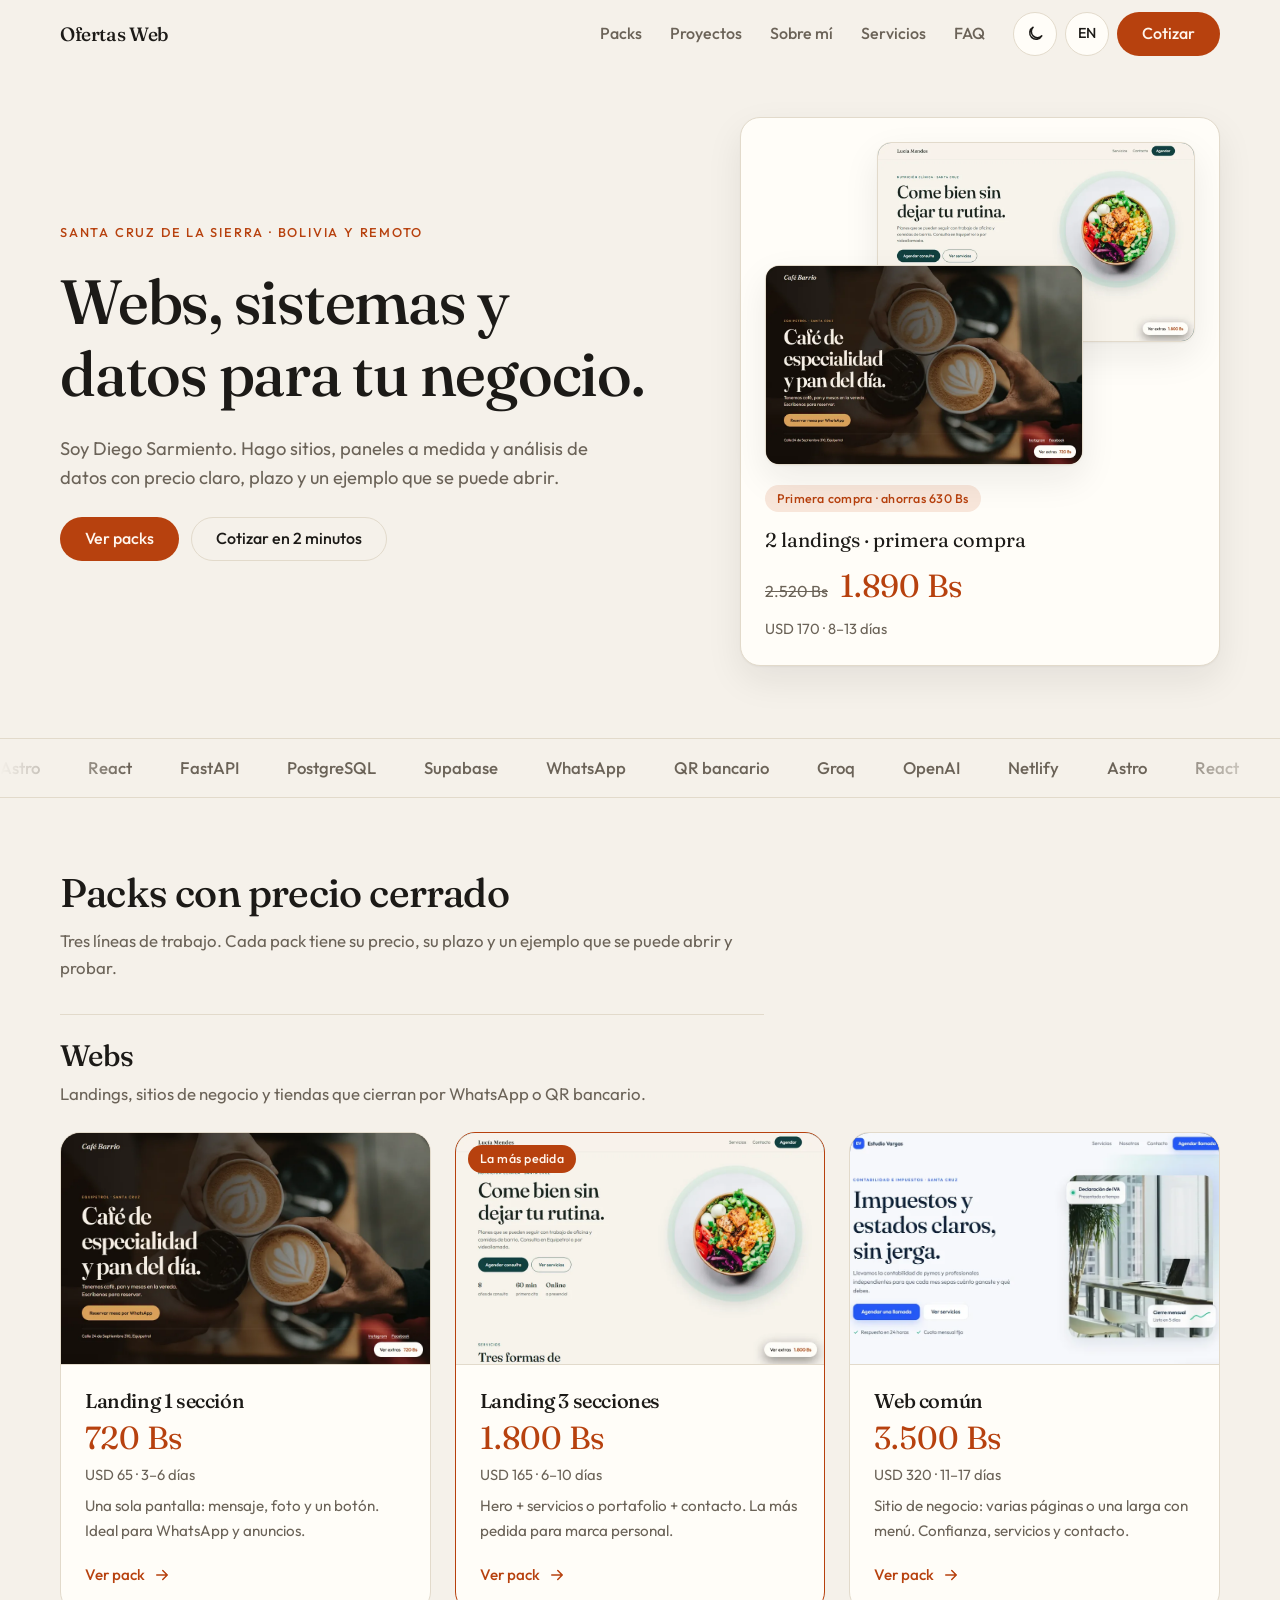
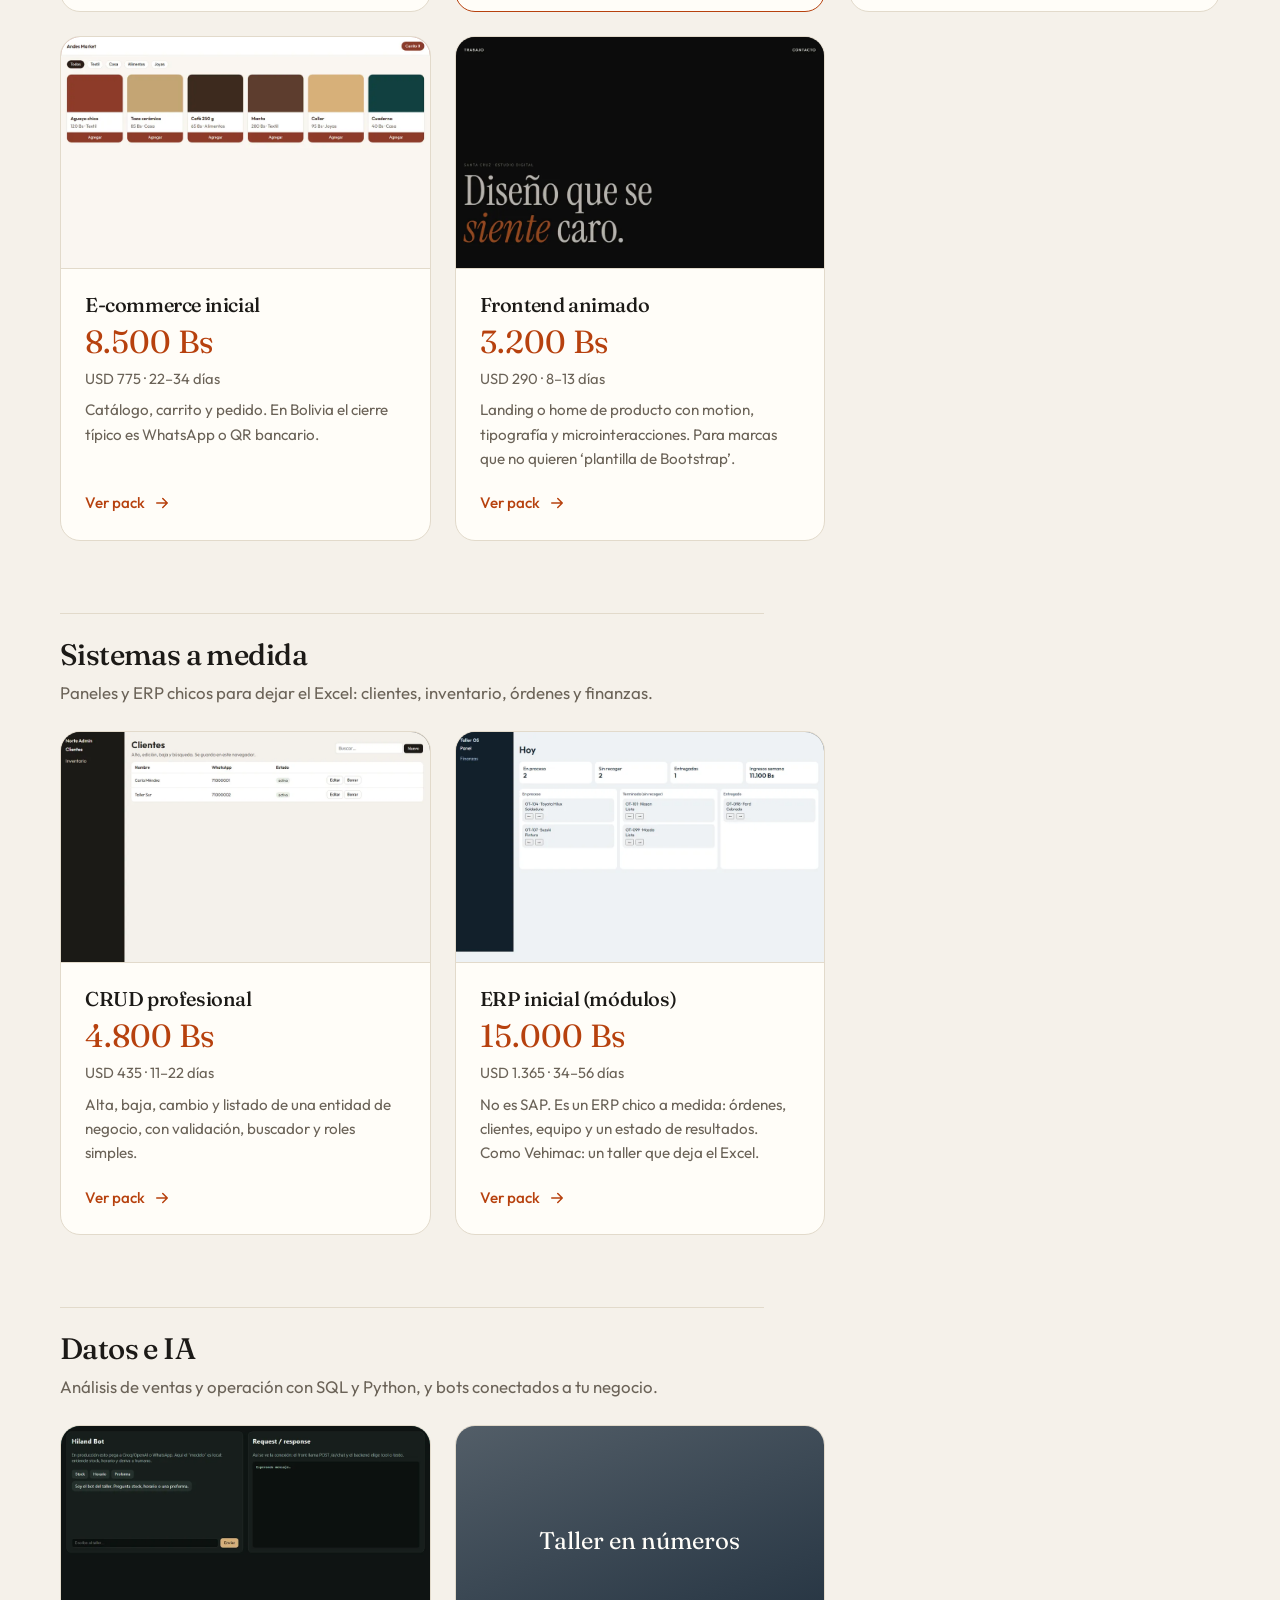
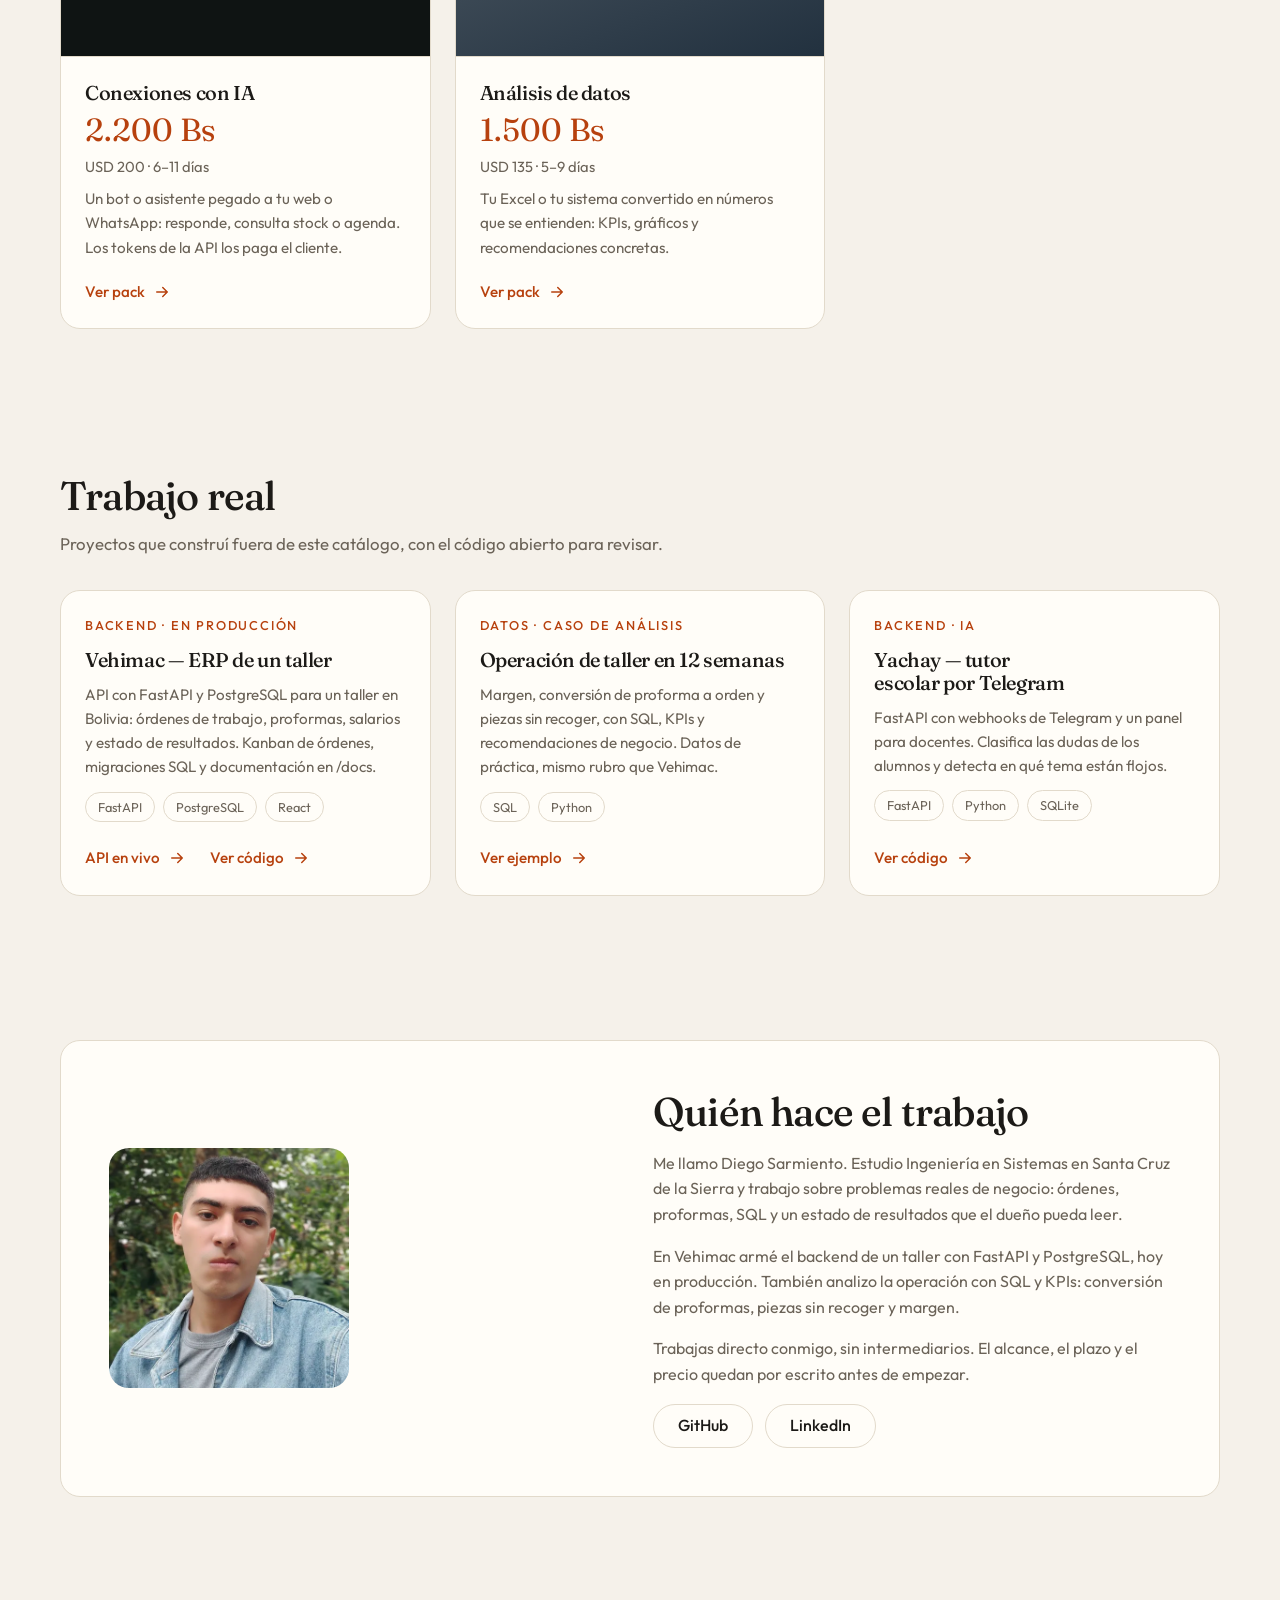
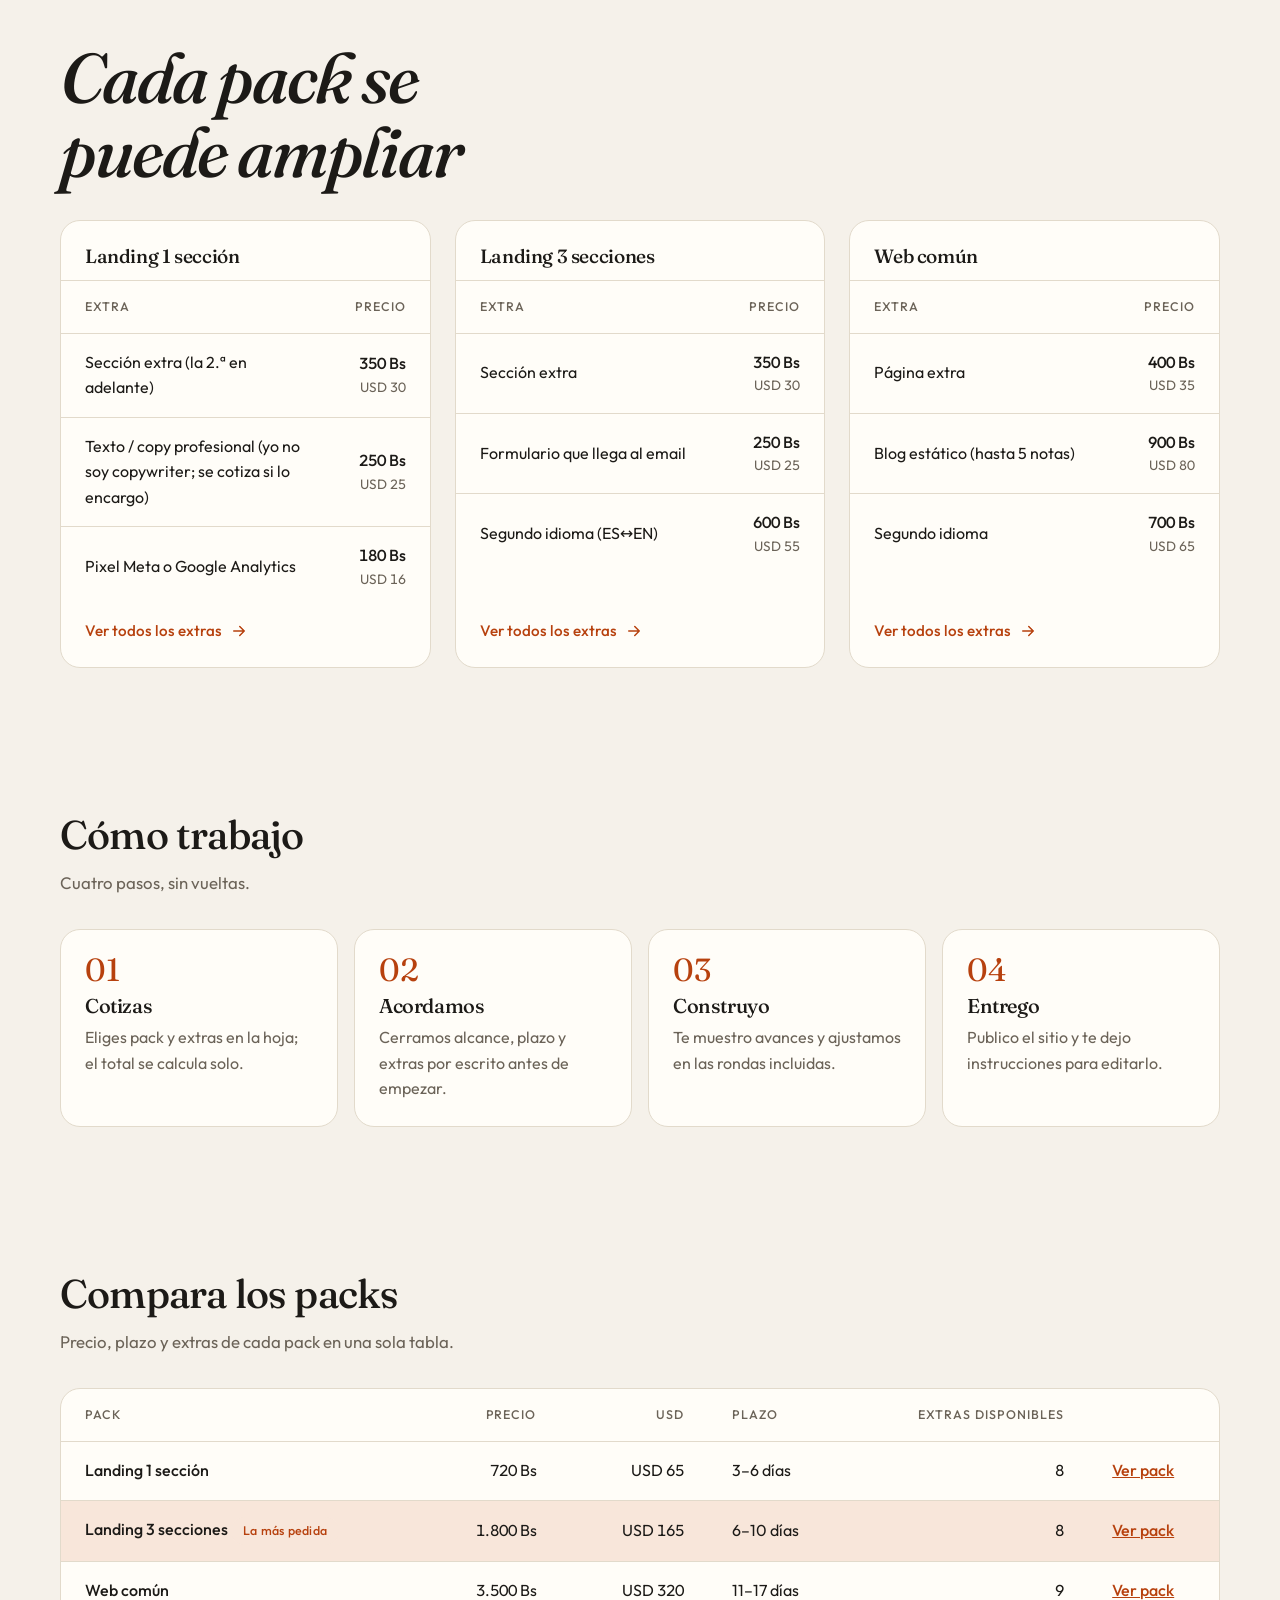
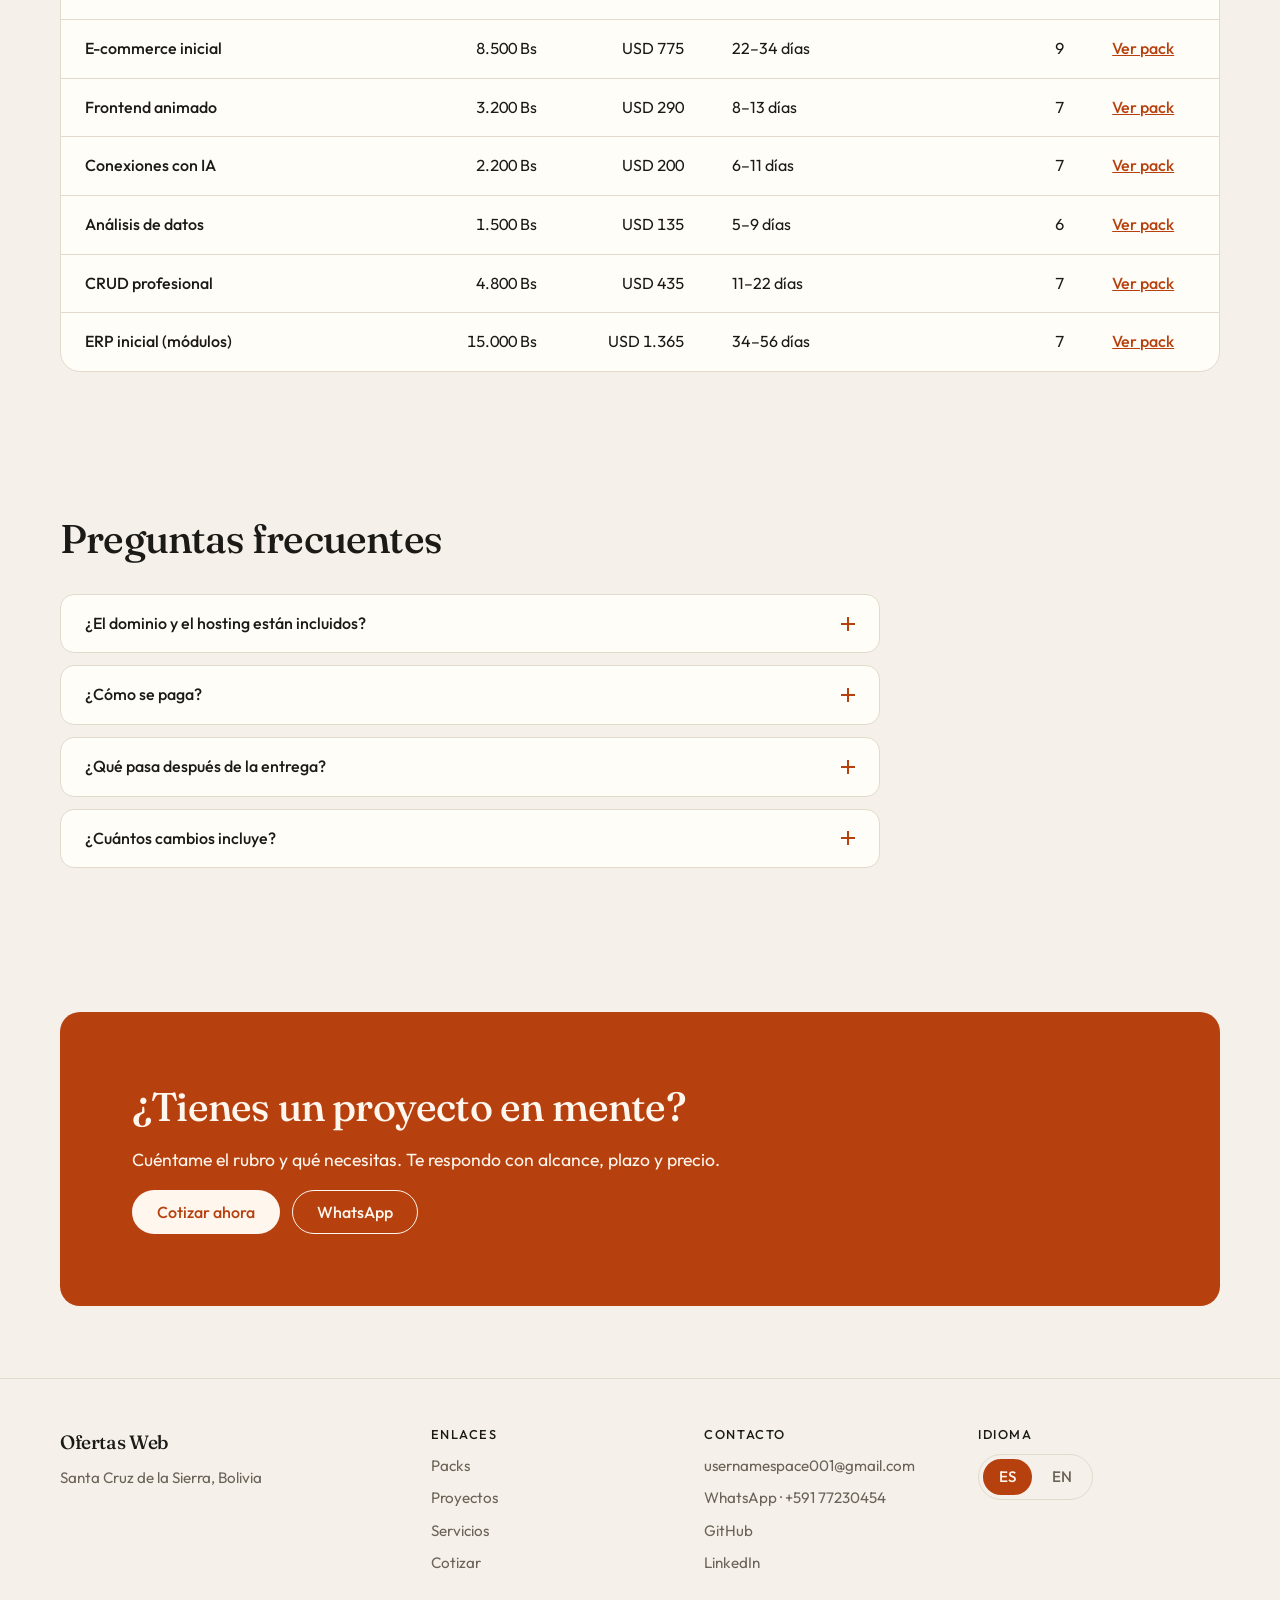
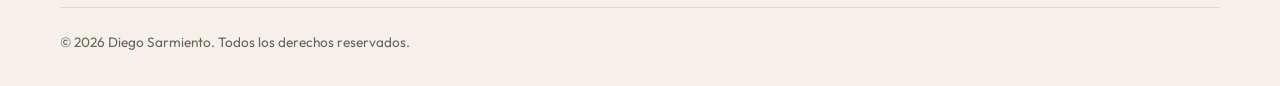
==== index.html @ 6995f63c "Publica el catálogo de packs web con precios, demos y cotización." ====
<!DOCTYPE html>
<html lang="es">
  <head>
    <meta charset="UTF-8" />
    <meta name="viewport" content="width=device-width, initial-scale=1" />
    <title data-i18n="pageTitleHome">Diego Sarmiento · Páginas web, sistemas y análisis de datos en Santa Cruz, Bolivia</title>
    <meta name="description" content="Páginas web, sistemas a medida y análisis de datos para negocios en Santa Cruz de la Sierra y remoto. Precio en bolivianos y dólares, plazo claro y un ejemplo que se puede abrir." />
    <meta name="author" content="Diego Sarmiento" />
    <meta name="theme-color" content="#F5F1EA" />
    <meta property="og:type" content="website" />
    <meta property="og:site_name" content="Ofertas Web" />
    <meta property="og:locale" content="es_BO" />
    <meta property="og:title" content="Diego Sarmiento · Webs, sistemas y datos para tu negocio" />
    <meta property="og:description" content="Packs con precio cerrado, plazo y un ejemplo que se puede abrir. Santa Cruz de la Sierra, Bolivia y remoto." />
    <meta property="og:image" content="assets/img/og.png" />
    <meta property="og:image:width" content="1200" />
    <meta property="og:image:height" content="630" />
    <meta name="twitter:card" content="summary_large_image" />
    <link rel="icon" href="favicon.svg" type="image/svg+xml" />
    <link rel="preconnect" href="https://fonts.googleapis.com" />
    <link rel="preconnect" href="https://fonts.gstatic.com" crossorigin />
    <link href="https://fonts.googleapis.com/css2?family=Fraunces:ital,opsz,wght@0,9..144,500;1,9..144,500&family=Outfit:wght@400;500&display=swap" rel="stylesheet" />
    <link rel="stylesheet" href="assets/css/styles.css" />
    <script src="assets/js/theme-boot.js"></script>
    <script type="application/ld+json">
      {
        "@context": "https://schema.org",
        "@type": "ProfessionalService",
        "name": "Ofertas Web — Diego Sarmiento",
        "description": "Páginas web, sistemas a medida y análisis de datos para negocios.",
        "telephone": "+59177230454",
        "priceRange": "Bs 720 – Bs 15.000",
        "address": { "@type": "PostalAddress", "addressLocality": "Santa Cruz de la Sierra", "addressCountry": "BO" },
        "areaServed": ["Bolivia", "Remoto"],
        "founder": { "@type": "Person", "name": "Diego Sarmiento" },
        "sameAs": ["https://github.com/degosenpai211", "https://www.linkedin.com/in/diego-a-sarmiento-osinaga-425980344"]
      }
    </script>
  </head>
  <body>
    <header class="site-header" id="site-header"></header>
    <main>
      <section class="hero" id="hero">
        <div class="wrap hero-layout">
          <div class="hero-copy reveal">
            <p class="eyebrow" data-i18n="heroEyebrow">Santa Cruz de la Sierra · Bolivia y remoto</p>
            <h1 class="hero-title" data-i18n="heroTitle">Webs, sistemas y datos para tu negocio.</h1>
            <p class="hero-lead" data-i18n="heroLead">Soy Diego Sarmiento. Hago sitios, paneles a medida y análisis de datos con precio claro, plazo y un ejemplo que se puede abrir.</p>
            <div class="button-row">
              <a class="btn btn-primary" href="#packs" data-i18n="heroCtaPacks">Ver packs</a>
              <a class="btn btn-secondary" href="cotizar.html" data-i18n="heroCtaQuote">Cotizar en 2 minutos</a>
            </div>
          </div>
          <div class="hero-offer reveal" id="hero-offer"></div>
        </div>
      </section>

      <section class="tech-strip" aria-labelledby="tech-title">
        <h2 class="visually-hidden" id="tech-title" data-i18n="techTitle">Tecnologías con las que trabajo</h2>
        <div class="marquee" id="tech-marquee"></div>
      </section>

      <section class="section" id="packs">
        <div class="wrap">
          <div class="section-head reveal">
            <h2 class="section-title" data-i18n="packsTitle">Packs con precio cerrado</h2>
            <p class="section-lead" data-i18n="packsLead">Tres líneas de trabajo. Cada pack tiene su precio, su plazo y un ejemplo que se puede abrir y probar.</p>
          </div>
          <div class="pack-groups" id="pack-groups"></div>
        </div>
      </section>

      <section class="section" id="proyectos">
        <div class="wrap">
          <div class="section-head reveal">
            <h2 class="section-title" data-i18n="projectsTitle">Trabajo real</h2>
            <p class="section-lead" data-i18n="projectsLead">Proyectos que construí fuera de este catálogo, con el código abierto para revisar.</p>
          </div>
          <div class="project-grid" id="project-grid"></div>
        </div>
      </section>

      <section class="section" id="sobre-mi">
        <div class="wrap" id="about-box"></div>
      </section>

      <section class="section" id="modificaciones">
        <div class="wrap">
          <h2 class="mods-heading reveal" data-i18n="modsTitle">Cada pack se puede ampliar</h2>
          <div class="extras-grid" id="mods-grid"></div>
        </div>
      </section>

      <section class="section" id="proceso">
        <div class="wrap">
          <div class="section-head reveal">
            <h2 class="section-title" data-i18n="processTitle">Cómo trabajo</h2>
            <p class="section-lead" data-i18n="processLead">Cuatro pasos, sin vueltas.</p>
          </div>
          <ol class="steps" id="process-steps"></ol>
        </div>
      </section>

      <section class="section" id="comparar">
        <div class="wrap">
          <div class="section-head reveal">
            <h2 class="section-title" data-i18n="compareTitle">Compara los packs</h2>
            <p class="section-lead" data-i18n="compareLead">Precio, plazo y extras de cada pack en una sola tabla.</p>
          </div>
          <div class="table-scroll reveal" id="compare-table"></div>
        </div>
      </section>

      <section class="section" id="faq">
        <div class="wrap">
          <div class="section-head reveal">
            <h2 class="section-title" data-i18n="faqTitle">Preguntas frecuentes</h2>
          </div>
          <div class="faq-list" id="faq-list"></div>
        </div>
      </section>

      <section class="section" id="cta-final">
        <div class="wrap" id="cta-final-box"></div>
      </section>
    </main>
    <footer class="site-footer" id="site-footer"></footer>
    <a class="btn btn-primary mobile-quote" id="mobile-quote" href="cotizar.html" data-i18n="mobileQuote">Cotizar</a>
    <noscript><p class="wrap">Este sitio necesita JavaScript para mostrar los packs y la cotización. Escríbeme por WhatsApp al +591 77230454.</p></noscript>
    <script type="module" src="assets/js/main.js"></script>
  </body>
</html>
---- assets/css/styles.css ----
/* ==========================================================================
   Ofertas Web — catálogo
   Breakpoints: 768px (tablet) y 1024px (escritorio). Son los mismos valores que
   BREAKPOINTS en assets/js/core/environment.js; las media queries no pueden leer
   custom properties, por eso se repiten aquí.
   ========================================================================== */

/* 1. Tokens ---------------------------------------------------------------- */
:root {
  color-scheme: light;
  --bg: #F5F1EA;
  --surface: #FFFDF8;
  --text: #1C1A17;
  --muted: #6B6358;
  --border: #E2DACB;
  --accent: #B7410E;
  --on-accent: #FFF6EE;
  --accent-soft: #F8E6DA;
  --shadow-rgb: 28 26 23;
  --shadow-card: 0 1px 2px rgb(var(--shadow-rgb) / 0.04), 0 14px 36px rgb(var(--shadow-rgb) / 0.08);

  --font-display: Fraunces, ui-serif, Georgia, serif;
  --font-body: Outfit, ui-sans-serif, system-ui, sans-serif;
  --weight-regular: 400;
  --weight-medium: 500;

  --space-1: 0.25rem;
  --space-2: 0.5rem;
  --space-3: 0.75rem;
  --space-4: 1rem;
  --space-5: 1.5rem;
  --space-6: 2rem;
  --space-7: 3rem;
  --space-8: 4.5rem;
  --space-9: 6rem;

  --radius-sm: 8px;
  --radius-md: 14px;
  --radius-lg: 20px;
  --radius-pill: 999px;
  --border-width: 1px;
  --featured-border-width: 1.5px;
  --focus-width: 2px;
  --focus-offset: 3px;
  --control-size: 44px;

  --content-width: 1160px;
  --gutter: 20px;
  --header-height: 68px;
  --shot-ratio: 16 / 10;
  --shot-text: #FFFDF8;
  --iframe-height: 480px;
  --iframe-height-desktop: 640px;

  --duration-fast: 160ms;
  --duration-base: 240ms;
  --duration-slow: 700ms;
  --duration-reveal: 600ms;
  --ease-out: cubic-bezier(0.22, 1, 0.36, 1);
  --reveal-distance: 14px;
  --hover-lift: -1px;
  --hover-zoom: 1.04;
  --float-distance: 5px;
  --float-duration: 5s;
  --marquee-duration: 45s;
  --spotlight-size: 340px;
}

[data-theme="dark"] {
  color-scheme: dark;
  --bg: #0B0D17;
  --surface: #131629;
  --text: #E6E8F2;
  --muted: #9196B3;
  --border: #23274A;
  --accent: #A497FF;
  --on-accent: #120C3A;
  --accent-soft: #1D1F3D;
  --shadow-rgb: 0 0 0;
}

/* 2. Base ------------------------------------------------------------------ */
*,
*::before,
*::after {
  box-sizing: border-box;
}

html {
  scroll-behavior: smooth;
  scroll-padding-top: calc(var(--header-height) + var(--space-4));
  -webkit-text-size-adjust: 100%;
}

body {
  margin: 0;
  overflow-x: clip;
  background-color: var(--bg);
  color: var(--text);
  font-family: var(--font-body);
  font-weight: var(--weight-regular);
  line-height: 1.6;
}

h1,
h2,
h3 {
  margin: 0;
  font-family: var(--font-display);
  font-weight: var(--weight-medium);
  line-height: 1.15;
  letter-spacing: -0.02em;
  text-wrap: balance;
}

p {
  margin: 0;
}

strong,
b,
th,
legend {
  font-weight: var(--weight-medium);
}

a {
  color: inherit;
}

img {
  display: block;
  max-width: 100%;
  height: auto;
}

:focus-visible {
  outline: var(--focus-width) solid var(--accent);
  outline-offset: var(--focus-offset);
}

.visually-hidden {
  position: absolute;
  width: 1px;
  height: 1px;
  margin: -1px;
  padding: 0;
  overflow: hidden;
  clip: rect(0 0 0 0);
  white-space: nowrap;
  border: 0;
}

html.is-theme-changing *,
html.is-theme-changing *::before,
html.is-theme-changing *::after {
  transition:
    background-color var(--theme-transition-duration) ease,
    color var(--theme-transition-duration) ease,
    border-color var(--theme-transition-duration) ease;
}

/* 3. Layout ---------------------------------------------------------------- */
.wrap {
  width: min(var(--content-width), 100% - 2 * var(--gutter));
  margin-inline: auto;
}

.section {
  padding-block: var(--space-8);
}

.section-tight {
  padding-block: var(--space-5);
}

.section-head {
  display: grid;
  gap: var(--space-3);
  max-width: 64ch;
  margin-bottom: var(--space-6);
}

.section-title {
  font-size: clamp(1.75rem, 3.5vw, 2.5rem);
}

.mods-heading {
  margin: 0 0 var(--space-6);
  max-width: 16ch;
  font-family: var(--font-display);
  font-size: clamp(2.4rem, 6vw, 4.4rem);
  font-weight: var(--weight-medium);
  font-style: italic;
  line-height: 1.05;
  letter-spacing: -0.03em;
  text-wrap: balance;
}

.page-title {
  font-size: clamp(2rem, 5vw, 3rem);
}

.section-lead {
  color: var(--muted);
  font-size: 1.05rem;
}

.eyebrow {
  color: var(--accent);
  font-size: 0.8rem;
  font-weight: var(--weight-medium);
  letter-spacing: 0.14em;
  text-transform: uppercase;
}

.button-row {
  display: flex;
  flex-wrap: wrap;
  gap: var(--space-3);
}

/* 4. Botones --------------------------------------------------------------- */
.btn {
  display: inline-flex;
  align-items: center;
  justify-content: center;
  gap: var(--space-2);
  min-height: var(--control-size);
  padding: 0 var(--space-5);
  border: var(--border-width) solid transparent;
  border-radius: var(--radius-pill);
  font: inherit;
  font-weight: var(--weight-medium);
  text-decoration: none;
  cursor: pointer;
  transition: transform var(--duration-fast) var(--ease-out);
}

.btn:hover {
  transform: translateY(var(--hover-lift));
}

.btn-primary {
  background-color: var(--accent);
  color: var(--on-accent);
}

.btn-secondary {
  background-color: transparent;
  color: var(--text);
  border-color: var(--border);
}

.btn-inverse {
  background-color: var(--on-accent);
  color: var(--accent);
}

.btn-outline-inverse {
  background-color: transparent;
  color: var(--on-accent);
  border-color: var(--on-accent);
}

.icon-btn {
  display: inline-grid;
  place-items: center;
  min-width: var(--control-size);
  height: var(--control-size);
  padding: 0 var(--space-2);
  border: var(--border-width) solid var(--border);
  border-radius: var(--radius-pill);
  background-color: var(--surface);
  color: var(--text);
  font: inherit;
  font-weight: var(--weight-medium);
  font-size: 0.9rem;
  cursor: pointer;
}

/* 5. Header ---------------------------------------------------------------- */
.site-header {
  position: sticky;
  top: 0;
  z-index: 40;
  border-bottom: var(--border-width) solid transparent;
  transition:
    background-color var(--duration-base) ease,
    border-color var(--duration-base) ease;
}

.site-header.is-scrolled {
  background-color: var(--bg);
  border-bottom-color: var(--border);
}

.header-bar {
  position: relative;
  display: flex;
  align-items: center;
  gap: var(--space-4);
  min-height: var(--header-height);
}

.brand {
  font-family: var(--font-display);
  font-size: 1.2rem;
  font-weight: var(--weight-medium);
  letter-spacing: -0.02em;
  text-decoration: none;
}

.site-nav {
  position: absolute;
  top: calc(100% + var(--space-2));
  left: 0;
  right: 0;
  display: none;
  padding: var(--space-3);
  border: var(--border-width) solid var(--border);
  border-radius: var(--radius-md);
  background-color: var(--surface);
  box-shadow: var(--shadow-card);
}

.site-nav.is-open {
  display: block;
}

.nav-list {
  display: flex;
  flex-direction: column;
  gap: var(--space-1);
  margin: 0;
  padding: 0;
  list-style: none;
}

.nav-link {
  display: flex;
  padding: var(--space-3);
  border-radius: var(--radius-sm);
  color: var(--muted);
  font-weight: var(--weight-medium);
  text-decoration: none;
}

.nav-link:hover {
  color: var(--text);
}

.nav-quote-item .nav-link {
  color: var(--accent);
}

.header-actions {
  display: flex;
  align-items: center;
  gap: var(--space-2);
  margin-left: auto;
}

.header-quote {
  display: none;
}

/* 6. Hero ------------------------------------------------------------------ */
.hero {
  padding-block: var(--space-7) var(--space-8);
}

.hero-layout {
  display: grid;
  gap: var(--space-7);
  align-items: center;
}

.hero-copy {
  display: grid;
  gap: var(--space-5);
  justify-items: start;
}

.hero-title {
  max-width: 16ch;
  font-size: clamp(2.3rem, 5.4vw, 3.9rem);
}

.hero-lead {
  max-width: 46ch;
  color: var(--muted);
  font-size: 1.15rem;
}

.hero-offer {
  width: 100%;
  max-width: 480px;
  justify-self: center;
}

.hero-offer-float {
  animation: offer-float var(--float-duration) ease-in-out infinite;
}

.offer-card {
  display: grid;
  gap: var(--space-3);
  padding: var(--space-5);
  border: var(--border-width) solid var(--border);
  border-radius: var(--radius-lg);
  background-color: var(--surface);
  box-shadow: var(--shadow-card);
  color: inherit;
  text-decoration: none;
}

.offer-shots {
  position: relative;
  aspect-ratio: 4 / 3;
  margin-bottom: var(--space-2);
}

.offer-shot {
  position: absolute;
  width: 74%;
  overflow: hidden;
  border: var(--border-width) solid var(--border);
  border-radius: var(--radius-md);
  box-shadow: var(--shadow-card);
}

.offer-shot-back {
  top: 0;
  right: 0;
}

.offer-shot-front {
  bottom: 0;
  left: 0;
}

.offer-title {
  font-family: var(--font-display);
  font-size: 1.25rem;
}

.offer-prices {
  display: flex;
  flex-wrap: wrap;
  align-items: baseline;
  gap: var(--space-3);
}

/* 7. Cinta de tecnologías -------------------------------------------------- */
.tech-strip {
  padding-block: var(--space-4);
  border-block: var(--border-width) solid var(--border);
}

.marquee {
  overflow: hidden;
  mask-image: linear-gradient(90deg, transparent, black 10%, black 90%, transparent);
}

.marquee-track {
  display: flex;
  width: max-content;
  animation: marquee-scroll var(--marquee-duration) linear infinite;
}

.marquee-group {
  display: flex;
  gap: var(--space-7);
  margin: 0;
  padding: 0 var(--space-7) 0 0;
  list-style: none;
}

.marquee-item {
  color: var(--muted);
  font-size: 1.05rem;
  font-weight: var(--weight-medium);
  white-space: nowrap;
}

/* 8. Precios y badges ------------------------------------------------------ */
.price-main {
  margin: 0;
  color: var(--accent);
  font-family: var(--font-display);
  font-size: clamp(1.6rem, 3vw, 2rem);
  line-height: 1.1;
}

.price-meta {
  color: var(--muted);
  font-size: 0.92rem;
}

.price-old {
  color: var(--muted);
  font-size: 1rem;
}

.count-value {
  display: inline-block;
  text-align: right;
  font-variant-numeric: tabular-nums;
}

.badge {
  display: inline-flex;
  align-items: center;
  width: fit-content;
  padding: var(--space-1) var(--space-3);
  border-radius: var(--radius-pill);
  background-color: var(--accent-soft);
  color: var(--accent);
  font-family: var(--font-body);
  font-size: 0.78rem;
  font-weight: var(--weight-medium);
  letter-spacing: 0.02em;
  vertical-align: middle;
}

/* 9. Capturas de las demos ------------------------------------------------- */
.shot {
  position: relative;
  aspect-ratio: var(--shot-ratio);
  overflow: hidden;
  background: linear-gradient(160deg, color-mix(in srgb, var(--brand-color) 78%, var(--shot-text)), var(--brand-color));
}

.shot-placeholder {
  position: absolute;
  inset: 0;
  display: grid;
  place-items: center;
  padding: var(--space-4);
  color: var(--shot-text);
  font-family: var(--font-display);
  font-size: clamp(1.1rem, 2.4vw, 1.5rem);
  text-align: center;
}

.shot-image {
  position: absolute;
  inset: 0;
  width: 100%;
  height: 100%;
  object-fit: cover;
  object-position: top;
}

/* 10. Tarjetas ------------------------------------------------------------- */
.card-grid {
  display: grid;
  grid-template-columns: repeat(auto-fill, minmax(min(100%, 300px), 1fr));
  gap: var(--space-5);
}

.card {
  position: relative;
  isolation: isolate;
  display: flex;
  flex-direction: column;
  overflow: hidden;
  border: var(--border-width) solid var(--border);
  border-radius: var(--radius-lg);
  background-color: var(--surface);
  color: inherit;
  text-decoration: none;
}

.card.is-featured {
  border: var(--featured-border-width) solid var(--accent);
}

.card-badge {
  position: absolute;
  top: var(--space-3);
  left: var(--space-3);
  z-index: 1;
  background-color: var(--accent);
  color: var(--on-accent);
}

.card-media {
  overflow: hidden;
  border-bottom: var(--border-width) solid var(--border);
}

.card-media .shot-image,
.card-media .shot-placeholder {
  transition: transform var(--duration-slow) var(--ease-out);
}

.card:hover .card-media .shot-image,
.card:hover .card-media .shot-placeholder {
  transform: scale(var(--hover-zoom));
}

.card-body {
  display: flex;
  flex: 1;
  flex-direction: column;
  gap: var(--space-2);
  padding: var(--space-5);
}

.card-title {
  font-size: 1.25rem;
}

.card-text {
  color: var(--muted);
  font-size: 0.95rem;
}

.card-link {
  display: inline-flex;
  align-items: center;
  gap: var(--space-2);
  margin-top: auto;
  padding-top: var(--space-3);
  color: var(--accent);
  font-weight: var(--weight-medium);
  font-size: 0.95rem;
}

.spotlight::before {
  content: "";
  position: absolute;
  inset: 0;
  z-index: -1;
  background: radial-gradient(var(--spotlight-size) circle at var(--x, 50%) var(--y, 50%), var(--accent-soft), transparent 70%);
  opacity: 0;
  transition: opacity var(--duration-base) ease;
  pointer-events: none;
}

.spotlight:hover::before {
  opacity: 1;
}

.job-price {
  color: var(--accent);
  font-weight: var(--weight-medium);
}

/* 11. Tablas --------------------------------------------------------------- */
.table-scroll {
  max-width: 100%;
  overflow-x: auto;
  border: var(--border-width) solid var(--border);
  border-radius: var(--radius-lg);
  background-color: var(--surface);
}

.data-table {
  width: 100%;
  border-collapse: collapse;
}

.data-table th,
.data-table td {
  padding: var(--space-4) var(--space-5);
  border-bottom: var(--border-width) solid var(--border);
  text-align: left;
  vertical-align: middle;
}

.data-table tbody tr:last-child > * {
  border-bottom: 0;
}

.data-table thead th {
  color: var(--muted);
  font-family: var(--font-body);
  font-size: 0.78rem;
  letter-spacing: 0.08em;
  text-transform: uppercase;
}

.data-table .is-numeric {
  text-align: right;
  white-space: nowrap;
  font-variant-numeric: tabular-nums;
}

.price-bs {
  display: block;
  font-weight: var(--weight-medium);
}

.price-usd {
  display: block;
  color: var(--muted);
  font-size: 0.85rem;
}

.compare-table {
  min-width: 760px;
}

.compare-table tbody th {
  min-width: 200px;
  font-weight: var(--weight-medium);
}

.compare-table tr.is-featured > * {
  background-color: var(--accent-soft);
}

.table-link {
  color: var(--accent);
  font-weight: var(--weight-medium);
  white-space: nowrap;
}

.tip-btn {
  display: inline-grid;
  place-items: center;
  width: 22px;
  height: 22px;
  margin-left: var(--space-2);
  border: var(--border-width) solid var(--border);
  border-radius: 50%;
  background-color: var(--bg);
  color: var(--muted);
  font: inherit;
  font-size: 0.75rem;
  vertical-align: middle;
  cursor: help;
}

.float-tip {
  position: fixed;
  z-index: 60;
  display: none;
  max-width: 240px;
  padding: var(--space-2) var(--space-3);
  border-radius: var(--radius-sm);
  background-color: var(--text);
  color: var(--bg);
  font-size: 0.8rem;
  pointer-events: none;
}

.float-tip.is-visible {
  display: block;
}

/* 12. Modificaciones ------------------------------------------------------- */
.extras-grid {
  display: grid;
  grid-template-columns: repeat(auto-fill, minmax(min(100%, 320px), 1fr));
  gap: var(--space-5);
}

.extras-card {
  display: flex;
  flex-direction: column;
  overflow: hidden;
  border: var(--border-width) solid var(--border);
  border-radius: var(--radius-lg);
  background-color: var(--surface);
}

.extras-card-title {
  padding: var(--space-5) var(--space-5) var(--space-3);
  font-size: 1.2rem;
}

.extras-card .data-table {
  border-top: var(--border-width) solid var(--border);
}

.extras-card-link {
  margin-top: auto;
  padding: 0 var(--space-5) var(--space-5);
  text-decoration: none;
}

/* 13. Cómo trabajo --------------------------------------------------------- */
.steps {
  display: grid;
  gap: var(--space-4);
  margin: 0;
  padding: 0;
  list-style: none;
}

.step {
  display: grid;
  align-content: start;
  gap: var(--space-2);
  padding: var(--space-5);
  border: var(--border-width) solid var(--border);
  border-radius: var(--radius-lg);
  background-color: var(--surface);
}

.step-number {
  color: var(--accent);
  font-family: var(--font-display);
  font-size: 2rem;
  line-height: 1;
}

.step-title {
  font-size: 1.25rem;
}

.step-text {
  color: var(--muted);
}

/* 14. Preguntas frecuentes ------------------------------------------------- */
.faq-list {
  display: grid;
  gap: var(--space-3);
  max-width: 820px;
}

.faq-item {
  border: var(--border-width) solid var(--border);
  border-radius: var(--radius-md);
  background-color: var(--surface);
}

.faq-item summary {
  display: flex;
  align-items: center;
  justify-content: space-between;
  gap: var(--space-4);
  padding: var(--space-4) var(--space-5);
  border-radius: inherit;
  font-weight: var(--weight-medium);
  list-style: none;
  cursor: pointer;
}

.faq-item summary::-webkit-details-marker {
  display: none;
}

.faq-item summary::after {
  content: "";
  flex: 0 0 auto;
  width: 14px;
  height: 14px;
  background:
    linear-gradient(currentColor 0 0) center / 100% 2px no-repeat,
    linear-gradient(currentColor 0 0) center / 2px 100% no-repeat;
  color: var(--accent);
  transition: transform var(--duration-base) var(--ease-out);
}

.faq-item[open] summary::after {
  transform: rotate(45deg);
}

.faq-answer {
  padding: 0 var(--space-5) var(--space-5);
  color: var(--muted);
}

/* 15. Qué no incluye ------------------------------------------------------- */
.excludes {
  display: grid;
  gap: var(--space-4);
  padding: clamp(var(--space-5), 5vw, var(--space-7));
  border-radius: var(--radius-lg);
  background-color: var(--accent-soft);
}

.pack-excludes {
  margin: 0;
}

.excludes-list {
  display: grid;
  grid-template-columns: repeat(auto-fit, minmax(min(100%, 200px), 1fr));
  gap: var(--space-3);
  margin: var(--space-2) 0 0;
  padding: 0;
  list-style: none;
}

.excludes-item {
  display: flex;
  align-items: center;
  gap: var(--space-2);
  font-weight: var(--weight-medium);
}

.excludes-icon {
  display: inline-grid;
  color: var(--accent);
}

/* 16. CTA final ------------------------------------------------------------ */
.cta-box {
  display: grid;
  justify-items: start;
  gap: var(--space-4);
  padding: clamp(var(--space-6), 6vw, var(--space-8));
  border-radius: var(--radius-lg);
  background-color: var(--accent);
  color: var(--on-accent);
}

.cta-lead {
  max-width: 52ch;
  font-size: 1.1rem;
}

.cta-box :focus-visible {
  outline-color: var(--on-accent);
}

/* 17. Footer --------------------------------------------------------------- */
.site-footer {
  padding-block: var(--space-7) var(--space-6);
  border-top: var(--border-width) solid var(--border);
  color: var(--muted);
  font-size: 0.95rem;
}

.footer-grid {
  display: grid;
  gap: var(--space-6);
}

.footer-brand {
  display: grid;
  gap: var(--space-2);
  align-content: start;
}

.footer-brand .brand {
  color: var(--text);
}

.footer-title {
  margin-bottom: var(--space-3);
  color: var(--text);
  font-family: var(--font-body);
  font-size: 0.8rem;
  letter-spacing: 0.12em;
  text-transform: uppercase;
}

.footer-list {
  display: grid;
  gap: var(--space-2);
  margin: 0;
  padding: 0;
  list-style: none;
}

.footer-link {
  text-decoration: none;
  overflow-wrap: anywhere;
}

.footer-link:hover {
  color: var(--text);
}

.lang-switch {
  display: inline-flex;
  gap: var(--space-1);
  padding: var(--space-1);
  border: var(--border-width) solid var(--border);
  border-radius: var(--radius-pill);
}

.lang-switch button {
  min-height: 36px;
  padding: 0 var(--space-4);
  border: 0;
  border-radius: var(--radius-pill);
  background-color: transparent;
  color: var(--muted);
  font: inherit;
  font-weight: var(--weight-medium);
  cursor: pointer;
}

.lang-switch button[aria-pressed="true"] {
  background-color: var(--accent);
  color: var(--on-accent);
}

.footer-bottom {
  display: grid;
  gap: var(--space-2);
  margin-top: var(--space-6);
  padding-top: var(--space-5);
  border-top: var(--border-width) solid var(--border);
  font-size: 0.85rem;
}

/* 18. Ficha del pack ------------------------------------------------------- */
.pack-page {
  display: grid;
  gap: var(--space-7);
  padding-block: var(--space-6) var(--space-8);
}

.breadcrumbs ol {
  display: flex;
  flex-wrap: wrap;
  gap: var(--space-2);
  margin: 0;
  padding: 0;
  color: var(--muted);
  font-size: 0.9rem;
  list-style: none;
}

.breadcrumbs li + li::before {
  content: "/";
  margin-right: var(--space-2);
}

.breadcrumbs a {
  text-decoration: none;
}

.breadcrumbs a:hover {
  color: var(--text);
}

.breadcrumbs [aria-current="page"] {
  color: var(--text);
}

.pack-summary {
  display: grid;
  justify-items: start;
  gap: var(--space-4);
}

.pack-title {
  font-size: clamp(2rem, 5vw, 3.25rem);
}

.pack-price-row {
  display: flex;
  flex-wrap: wrap;
  align-items: baseline;
  gap: var(--space-3);
}

.pack-price-row .price-main {
  font-size: clamp(2rem, 4vw, 2.75rem);
}

.demo-stack {
  display: grid;
  gap: var(--space-5);
}

.browser-frame {
  margin: 0;
  overflow: hidden;
  border: var(--border-width) solid var(--border);
  border-radius: var(--radius-lg);
  background-color: var(--surface);
  box-shadow: var(--shadow-card);
}

.browser-bar {
  display: flex;
  align-items: center;
  gap: var(--space-3);
  padding: var(--space-2) var(--space-4);
  border-bottom: var(--border-width) solid var(--border);
}

.browser-dots {
  display: flex;
  gap: 6px;
}

.browser-dots span {
  width: 10px;
  height: 10px;
  border-radius: 50%;
  background-color: var(--border);
}

.browser-url {
  flex: 1;
  min-width: 0;
  padding: var(--space-1) var(--space-3);
  overflow: hidden;
  border-radius: var(--radius-pill);
  background-color: var(--bg);
  color: var(--muted);
  font-size: 0.85rem;
  text-overflow: ellipsis;
  white-space: nowrap;
}

.browser-open {
  color: var(--accent);
  font-size: 0.9rem;
  font-weight: var(--weight-medium);
  text-decoration: none;
  white-space: nowrap;
}

.browser-frame iframe {
  display: block;
  width: 100%;
  height: var(--iframe-height);
  border: 0;
  background-color: var(--surface);
}

.pack-block {
  display: grid;
  gap: var(--space-4);
}

.block-title {
  font-size: clamp(1.4rem, 3vw, 1.9rem);
}

.check-list {
  display: grid;
  gap: var(--space-3) var(--space-6);
  margin: 0;
  padding: 0;
  list-style: none;
}

.check-list li {
  display: flex;
  align-items: flex-start;
  gap: var(--space-3);
}

.check-icon {
  display: grid;
  flex: 0 0 auto;
  place-items: center;
  width: 24px;
  height: 24px;
  border-radius: 50%;
  background-color: var(--accent-soft);
  color: var(--accent);
}

.check-icon svg {
  width: 14px;
  height: 14px;
}

.facts {
  display: grid;
  gap: var(--space-4);
}

.fact {
  display: grid;
  align-content: start;
  gap: var(--space-2);
  padding: var(--space-5);
  border: var(--border-width) solid var(--border);
  border-radius: var(--radius-lg);
  background-color: var(--surface);
}

.fact-title {
  font-size: 1.2rem;
}

.fact p {
  color: var(--muted);
}

/* 19. Cotizador ------------------------------------------------------------ */
.quote-form {
  display: grid;
  gap: var(--space-5);
  max-width: 780px;
}

.quote-form fieldset {
  display: grid;
  gap: var(--space-3);
  min-width: 0;
  margin: 0;
  padding: var(--space-5);
  border: var(--border-width) solid var(--border);
  border-radius: var(--radius-lg);
  background-color: var(--surface);
}

.quote-form legend {
  padding: 0 var(--space-2);
  font-family: var(--font-display);
  font-size: 1.15rem;
}

.quote-form label {
  display: grid;
  gap: var(--space-2);
  font-size: 0.95rem;
}

.quote-form input[type="text"],
.quote-form select {
  min-height: var(--control-size);
  padding: var(--space-2) var(--space-3);
  border: var(--border-width) solid var(--border);
  border-radius: var(--radius-sm);
  background-color: var(--bg);
  color: var(--text);
  font: inherit;
}

.quote-grid {
  display: grid;
  gap: var(--space-3);
}

.quote-options {
  display: grid;
  gap: var(--space-2);
}

.quote-legend {
  margin-top: var(--space-2);
  font-size: 0.95rem;
  font-weight: var(--weight-medium);
}

.quote-form .quote-option {
  display: flex;
  align-items: flex-start;
  gap: var(--space-3);
  padding: var(--space-3) var(--space-4);
  border: var(--border-width) solid var(--border);
  border-radius: var(--radius-md);
  cursor: pointer;
}

.quote-option input {
  margin-top: var(--space-1);
  accent-color: var(--accent);
}

.quote-option-text {
  display: grid;
  gap: 2px;
}

.quote-option-title {
  font-weight: var(--weight-medium);
}

.quote-option-meta {
  color: var(--muted);
  font-size: 0.88rem;
}

.quote-option:has(:checked) {
  border-color: var(--accent);
  background-color: var(--accent-soft);
}

.quote-total {
  font-size: 1.2rem;
}

.quote-total strong {
  color: var(--accent);
}

.quote-error {
  color: var(--accent);
}

.quote-actions {
  display: flex;
  flex-wrap: wrap;
  gap: var(--space-3);
}

/* 19b. Líneas de packs, proyectos y sobre mí --------------------------------- */
.pack-groups {
  display: grid;
  gap: var(--space-8);
}

.pack-group-head {
  display: grid;
  gap: var(--space-2);
  max-width: 64ch;
  margin-bottom: var(--space-5);
  padding-top: var(--space-5);
  border-top: var(--border-width) solid var(--border);
}

.pack-group-title {
  font-size: clamp(1.4rem, 2.6vw, 1.85rem);
}

.project-grid {
  display: grid;
  gap: var(--space-5);
}

.project-card {
  display: flex;
  flex-direction: column;
  gap: var(--space-3);
  padding: var(--space-5);
  border: var(--border-width) solid var(--border);
  border-radius: var(--radius-lg);
  background-color: var(--surface);
}

.tag-list {
  display: flex;
  flex-wrap: wrap;
  gap: var(--space-2);
  margin: 0;
  padding: 0;
  list-style: none;
}

.tag {
  padding: var(--space-1) var(--space-3);
  border: var(--border-width) solid var(--border);
  border-radius: var(--radius-pill);
  color: var(--muted);
  font-size: 0.8rem;
}

.project-links {
  display: flex;
  flex-wrap: wrap;
  gap: var(--space-2) var(--space-5);
  margin-top: auto;
}

.project-link {
  text-decoration: none;
}

.about {
  display: grid;
  gap: var(--space-6);
  align-items: center;
  padding: var(--space-6);
  border: var(--border-width) solid var(--border);
  border-radius: var(--radius-lg);
  background-color: var(--surface);
}

.about-photo {
  width: min(100%, 240px);
  height: auto;
  aspect-ratio: 1;
  border-radius: var(--radius-lg);
  object-fit: cover;
}

.about-copy {
  display: grid;
  gap: var(--space-4);
  max-width: 62ch;
}

.about-copy p {
  color: var(--muted);
}

/* 20. Botón "Cotizar" fijo en móvil ---------------------------------------- */
.mobile-quote {
  position: fixed;
  left: var(--gutter);
  right: var(--gutter);
  bottom: var(--space-4);
  z-index: 45;
  box-shadow: var(--shadow-card);
  opacity: 0;
  transform: translateY(calc(100% + var(--space-4)));
  pointer-events: none;
  transition:
    opacity var(--duration-base) var(--ease-out),
    transform var(--duration-base) var(--ease-out);
}

.mobile-quote.is-visible {
  opacity: 1;
  transform: none;
  pointer-events: auto;
}

/* 21. Animaciones ---------------------------------------------------------- */
.has-reveal .reveal {
  opacity: 0;
  transform: translateY(var(--reveal-distance));
  transition:
    opacity var(--duration-reveal) var(--ease-out) var(--reveal-delay, 0ms),
    transform var(--duration-reveal) var(--ease-out) var(--reveal-delay, 0ms);
}

.has-reveal .reveal.is-visible {
  opacity: 1;
  transform: none;
}

@keyframes offer-float {
  0%,
  100% {
    transform: translateY(calc(var(--float-distance) * -1));
  }
  50% {
    transform: translateY(var(--float-distance));
  }
}

@keyframes marquee-scroll {
  to {
    transform: translateX(-50%);
  }
}

/* 22. Responsive ----------------------------------------------------------- */
@media (min-width: 768px) {
  .site-nav {
    position: static;
    display: block;
    margin-left: auto;
    padding: 0;
    border: 0;
    background-color: transparent;
    box-shadow: none;
  }

  .nav-list {
    flex-direction: row;
  }

  .nav-link {
    padding: var(--space-2) var(--space-3);
    border-radius: var(--radius-pill);
  }

  .nav-quote-item,
  .menu-btn {
    display: none;
  }

  .header-actions {
    margin-left: 0;
  }

  .header-quote {
    display: inline-flex;
  }

  .steps,
  .facts,
  .check-list,
  .quote-grid {
    grid-template-columns: repeat(2, 1fr);
  }

  .footer-grid {
    grid-template-columns: repeat(2, 1fr);
  }

  .about {
    grid-template-columns: auto 1fr;
    padding: var(--space-7);
  }

  .mobile-quote {
    display: none;
  }
}

@media (min-width: 1024px) {
  .hero-layout {
    grid-template-columns: 1.1fr 0.9fr;
  }

  .hero-offer {
    justify-self: end;
  }

  .steps {
    grid-template-columns: repeat(4, 1fr);
  }

  .project-grid {
    grid-template-columns: repeat(3, 1fr);
  }

  .footer-grid {
    grid-template-columns: 1.4fr repeat(3, 1fr);
  }

  .browser-frame iframe {
    height: var(--iframe-height-desktop);
  }
}

/* 23. Movimiento reducido -------------------------------------------------- */
@media (prefers-reduced-motion: reduce) {
  html {
    scroll-behavior: auto;
  }

  .hero-offer-float,
  .marquee-track {
    animation: none;
  }

  .marquee {
    mask-image: none;
  }

  .marquee-track,
  .marquee-group {
    flex-wrap: wrap;
    justify-content: center;
    width: auto;
  }

  .marquee-group {
    gap: var(--space-3) var(--space-6);
    padding: 0;
  }

  .marquee-group[aria-hidden="true"] {
    display: none;
  }

  .btn,
  .site-header,
  .mobile-quote,
  .spotlight::before,
  .faq-item summary::after,
  .card-media .shot-image,
  .card-media .shot-placeholder {
    transition: none;
  }

  .btn:hover,
  .card:hover .card-media .shot-image,
  .card:hover .card-media .shot-placeholder {
    transform: none;
  }

  .spotlight:hover::before {
    opacity: 0;
  }
}

/* 24. Impresión (cotización a PDF) ----------------------------------------- */
@media print {
  .site-header,
  .site-footer,
  .mobile-quote,
  .no-print {
    display: none;
  }

  body {
    background-color: white;
    color: black;
  }
}
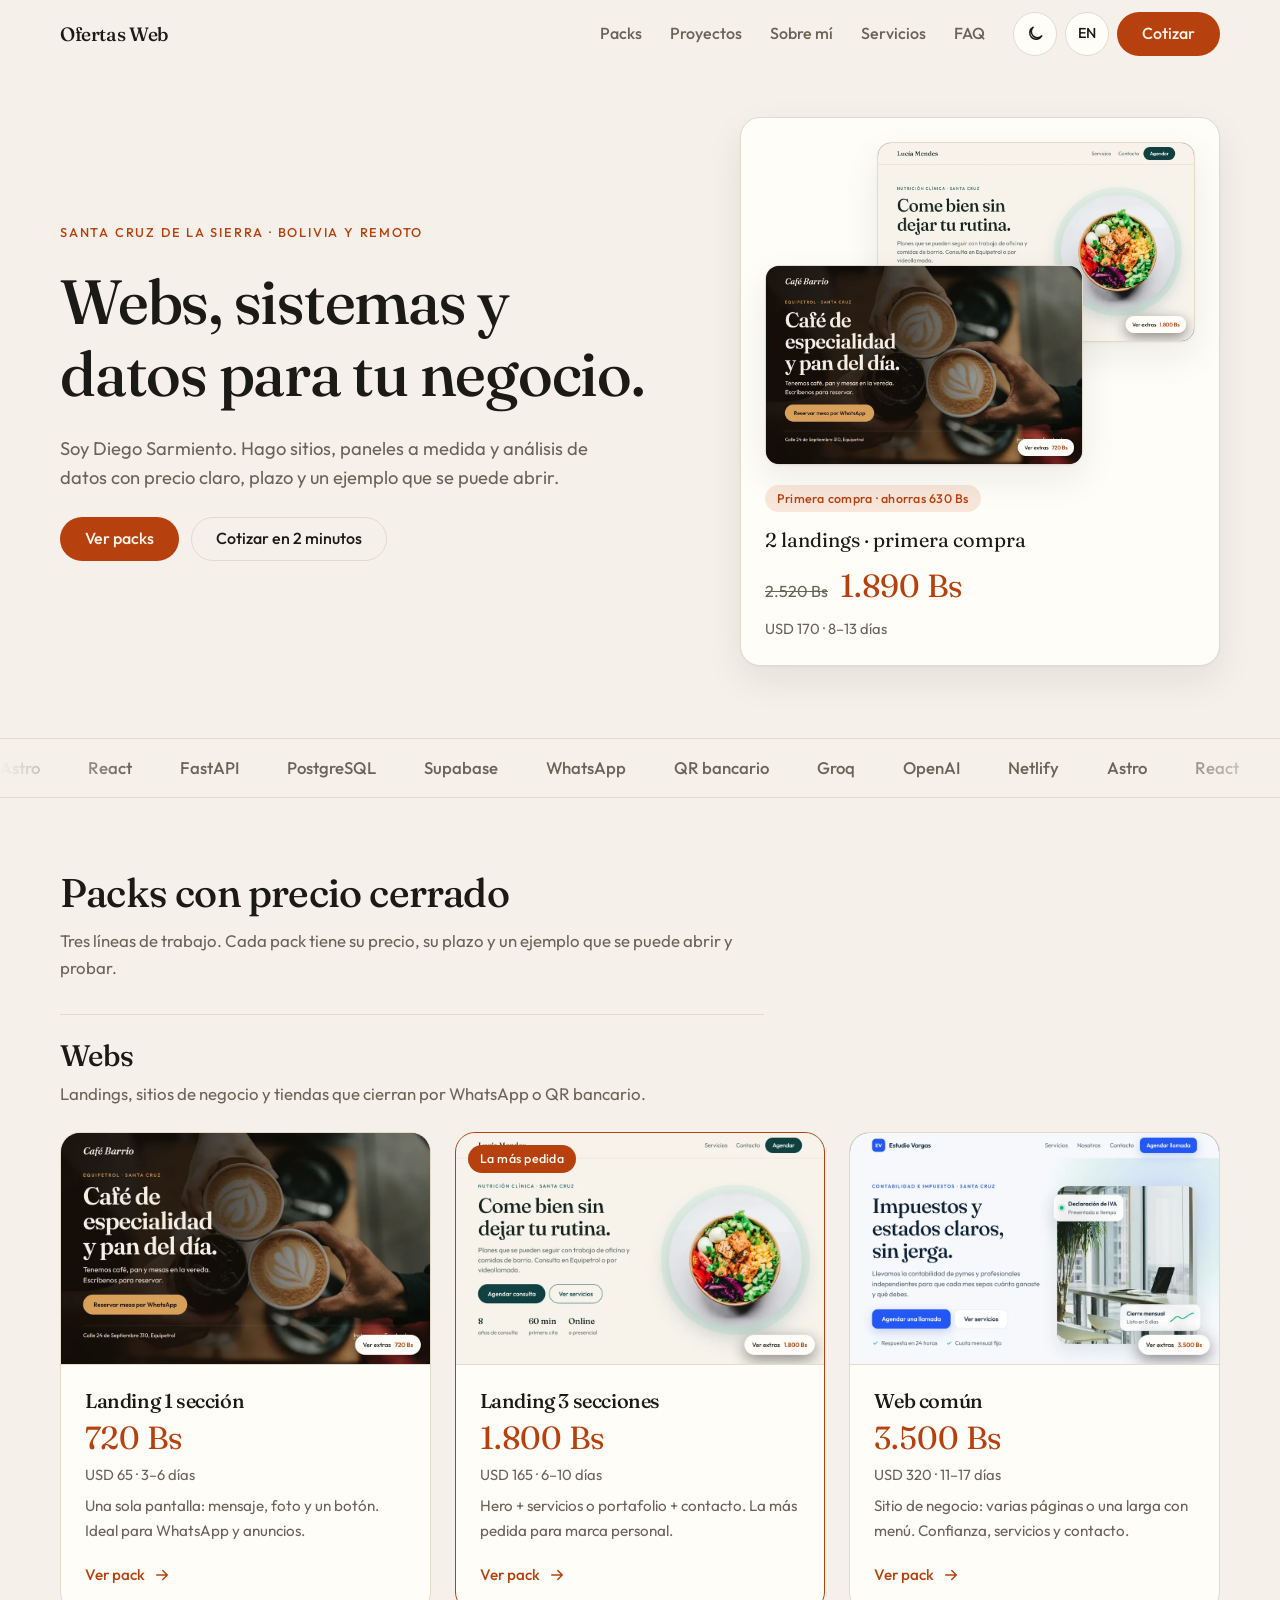
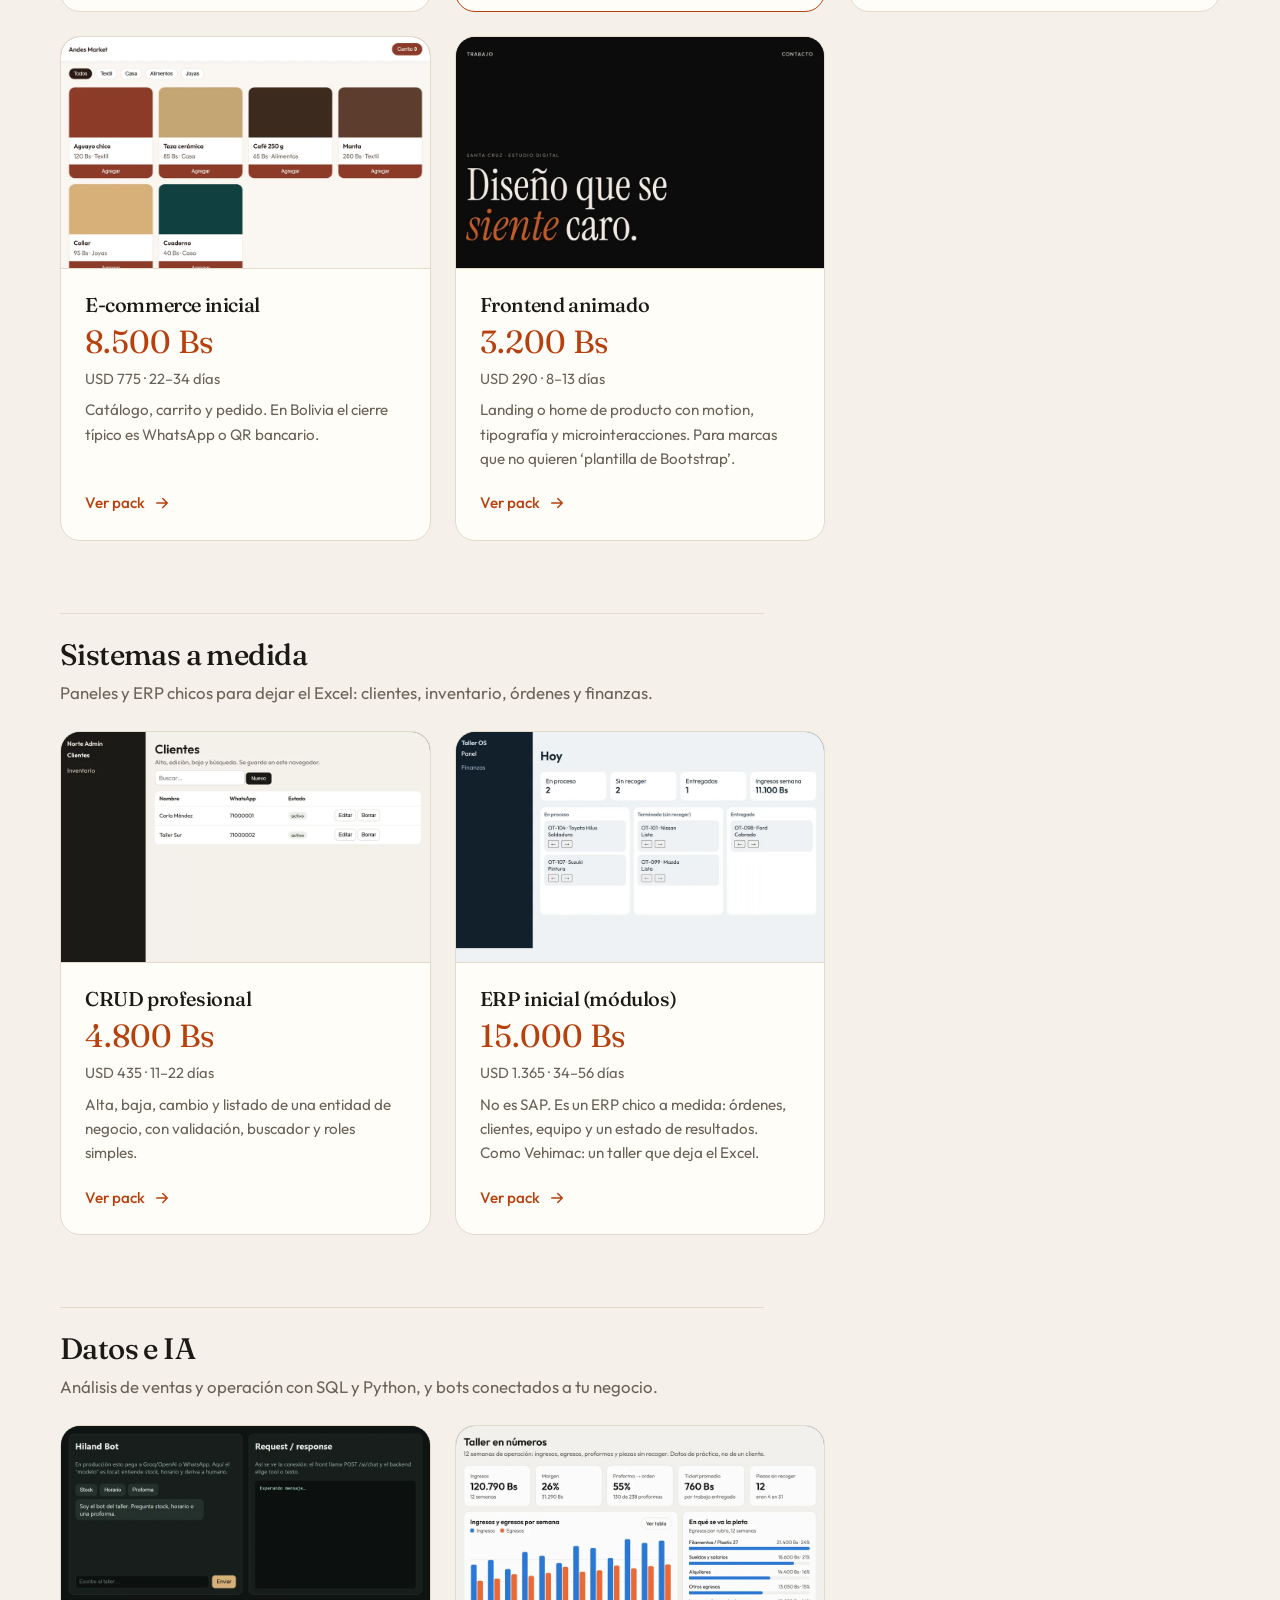
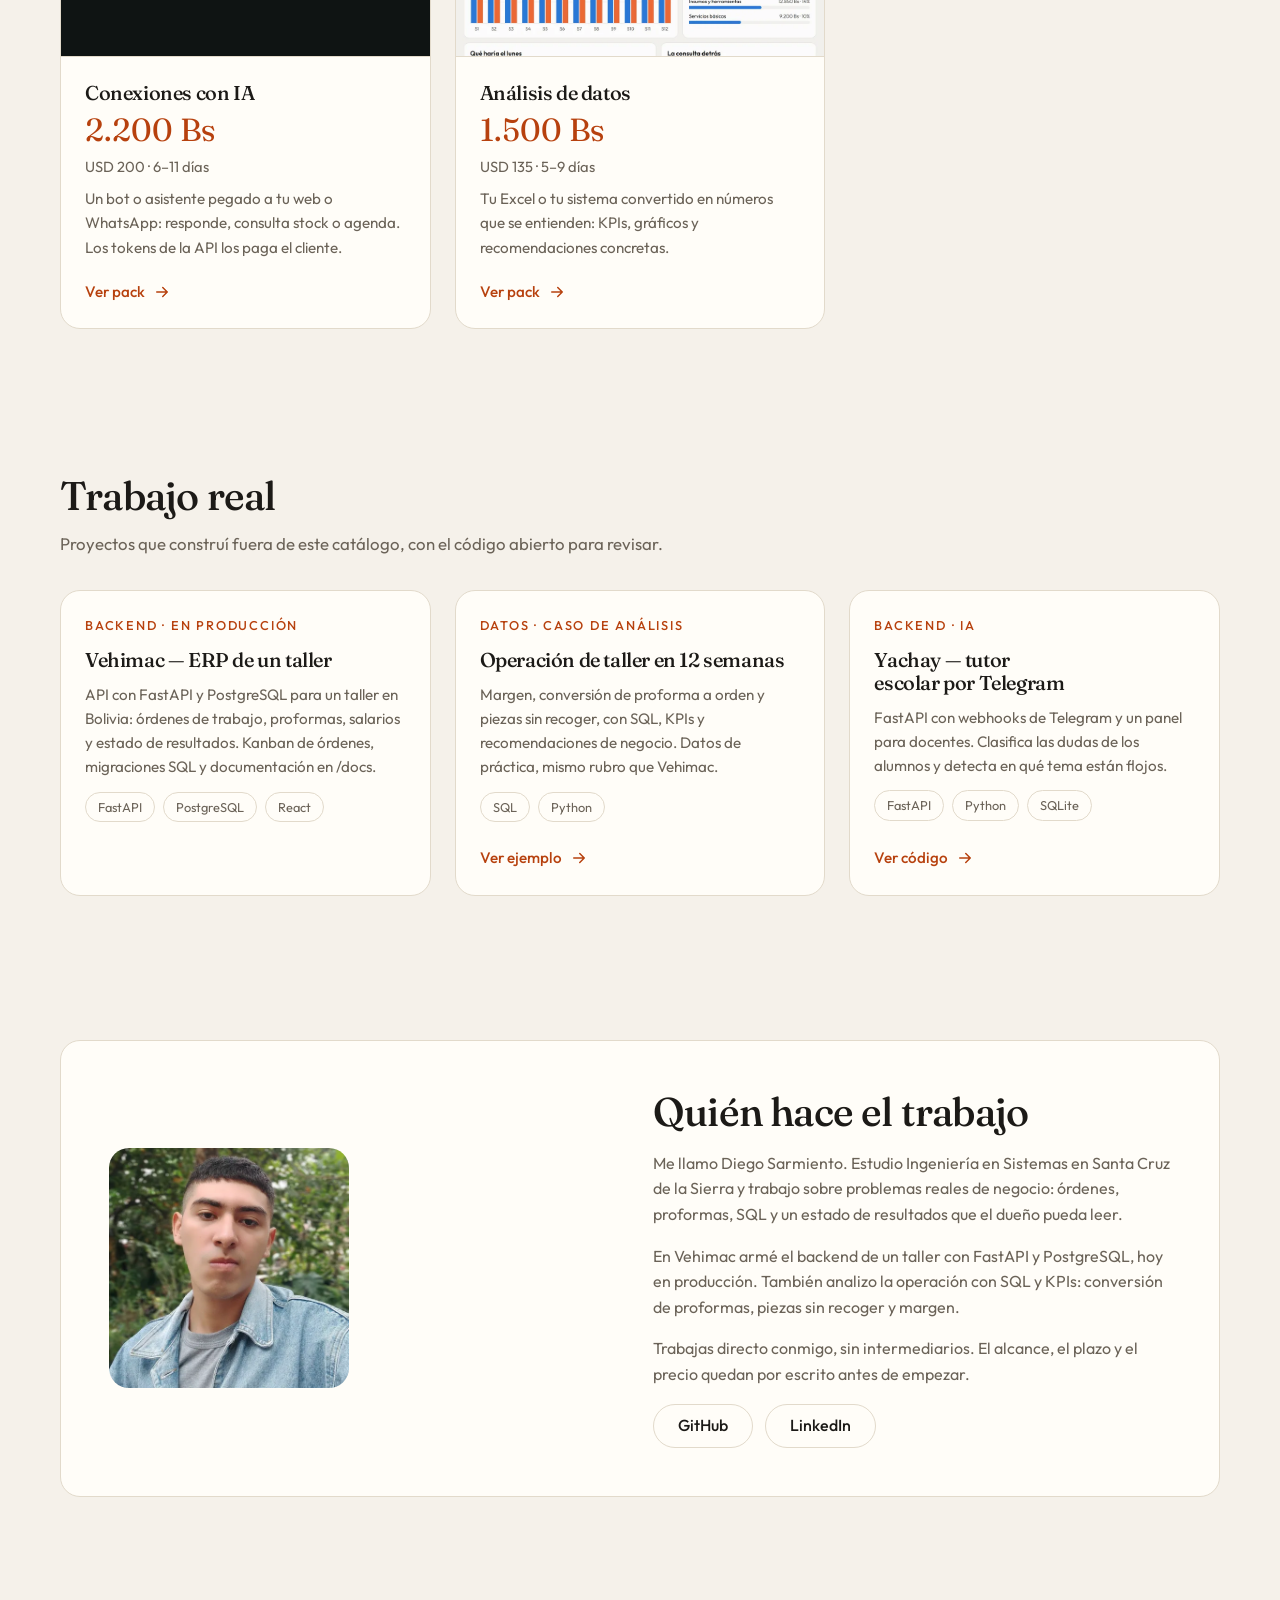
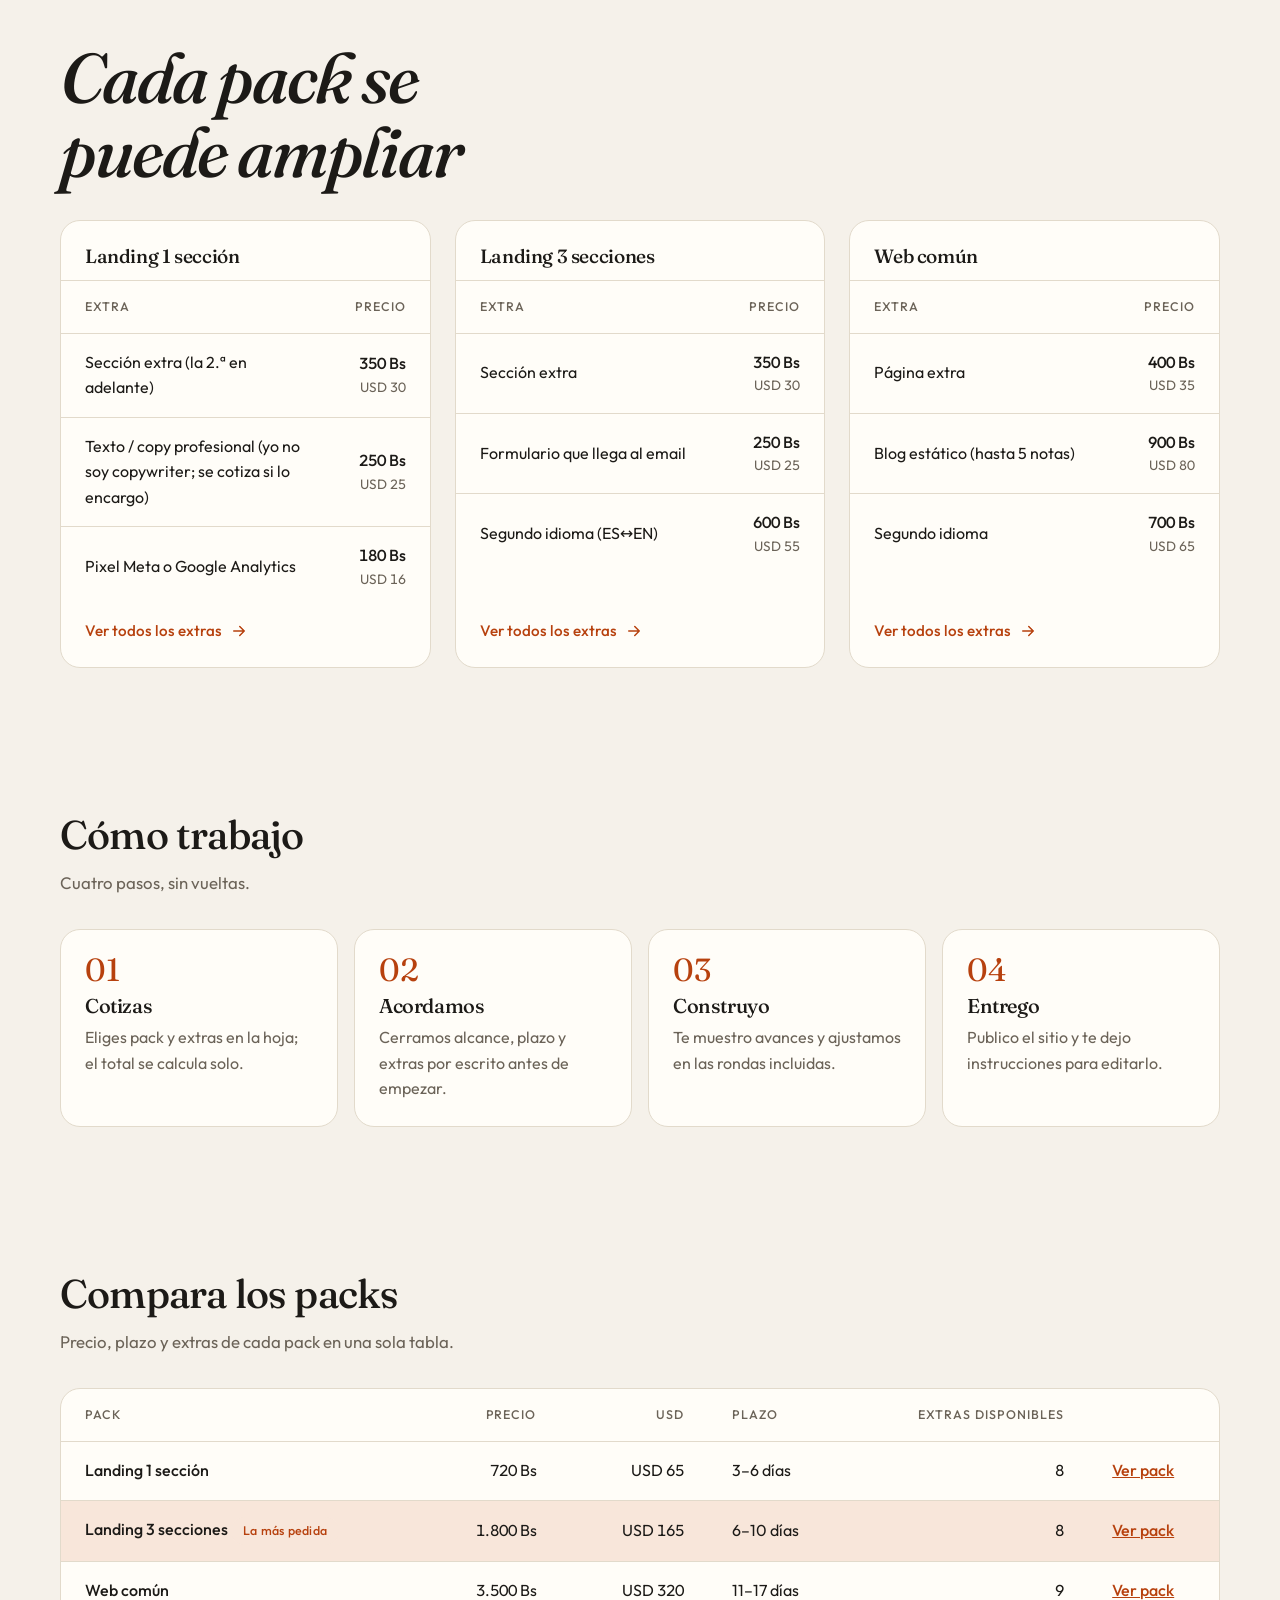
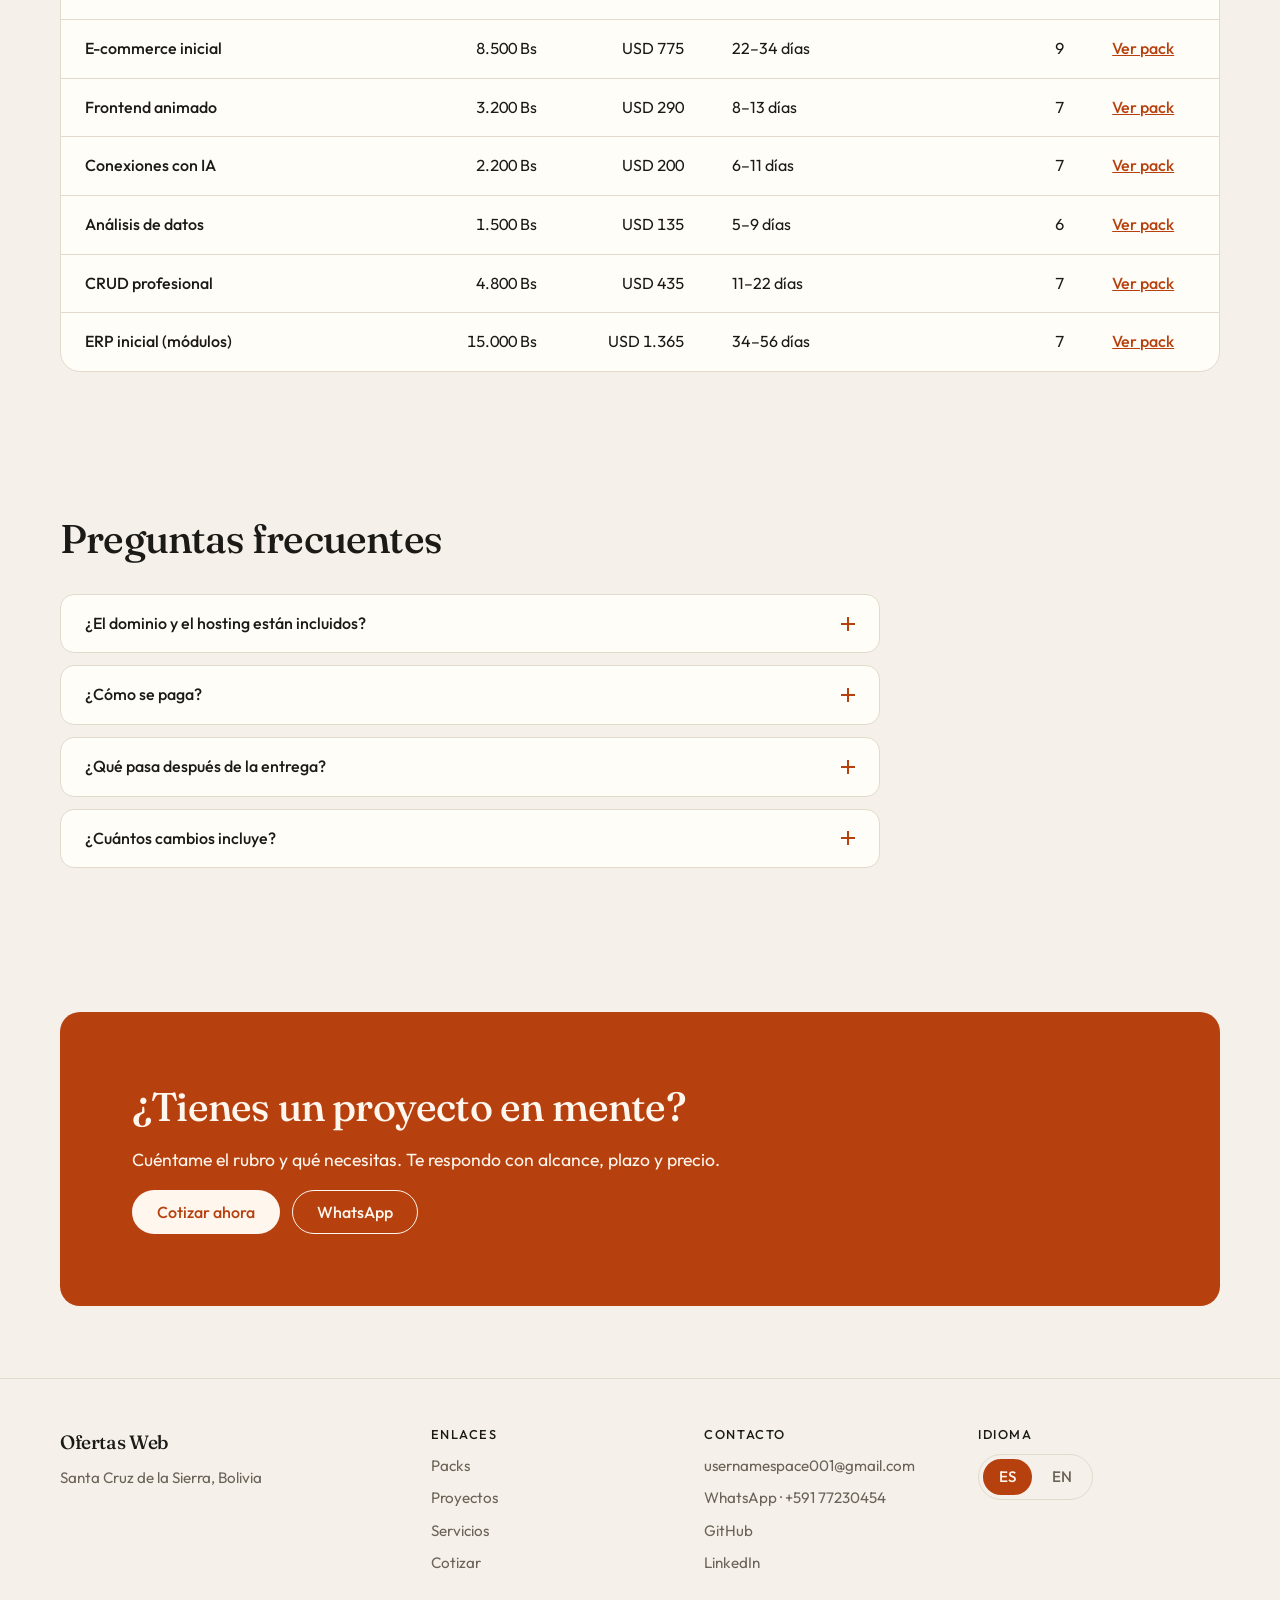
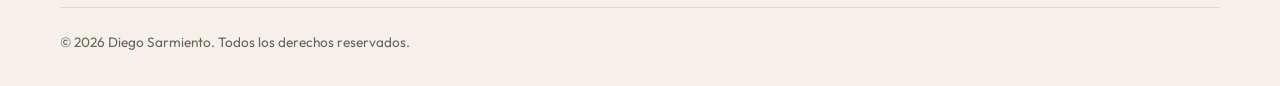
==== commit ecc1a7fc: "Publica el catálogo en Netlify y quita los enlaces públicos de Vehimac - URL completa, canonical e i" ====
--- a/index.html
+++ b/index.html
@@ -12,10 +12,14 @@
     <meta property="og:locale" content="es_BO" />
     <meta property="og:title" content="Diego Sarmiento · Webs, sistemas y datos para tu negocio" />
     <meta property="og:description" content="Packs con precio cerrado, plazo y un ejemplo que se puede abrir. Santa Cruz de la Sierra, Bolivia y remoto." />
-    <meta property="og:image" content="assets/img/og.png" />
+    <meta property="og:url" content="https://ofertas-web-diego.netlify.app/" />
+    <meta property="og:image" content="https://ofertas-web-diego.netlify.app/assets/img/og.png" />
+    <meta property="og:image:alt" content="Diego Sarmiento · Webs, sistemas y datos para tu negocio" />
     <meta property="og:image:width" content="1200" />
     <meta property="og:image:height" content="630" />
     <meta name="twitter:card" content="summary_large_image" />
+    <meta name="twitter:image" content="https://ofertas-web-diego.netlify.app/assets/img/og.png" />
+    <link rel="canonical" href="https://ofertas-web-diego.netlify.app/" />
     <link rel="icon" href="favicon.svg" type="image/svg+xml" />
     <link rel="preconnect" href="https://fonts.googleapis.com" />
     <link rel="preconnect" href="https://fonts.gstatic.com" crossorigin />
@@ -27,6 +31,8 @@
         "@context": "https://schema.org",
         "@type": "ProfessionalService",
         "name": "Ofertas Web — Diego Sarmiento",
+        "url": "https://ofertas-web-diego.netlify.app/",
+        "image": "https://ofertas-web-diego.netlify.app/assets/img/og.png",
         "description": "Páginas web, sistemas a medida y análisis de datos para negocios.",
         "telephone": "+59177230454",
         "priceRange": "Bs 720 – Bs 15.000",
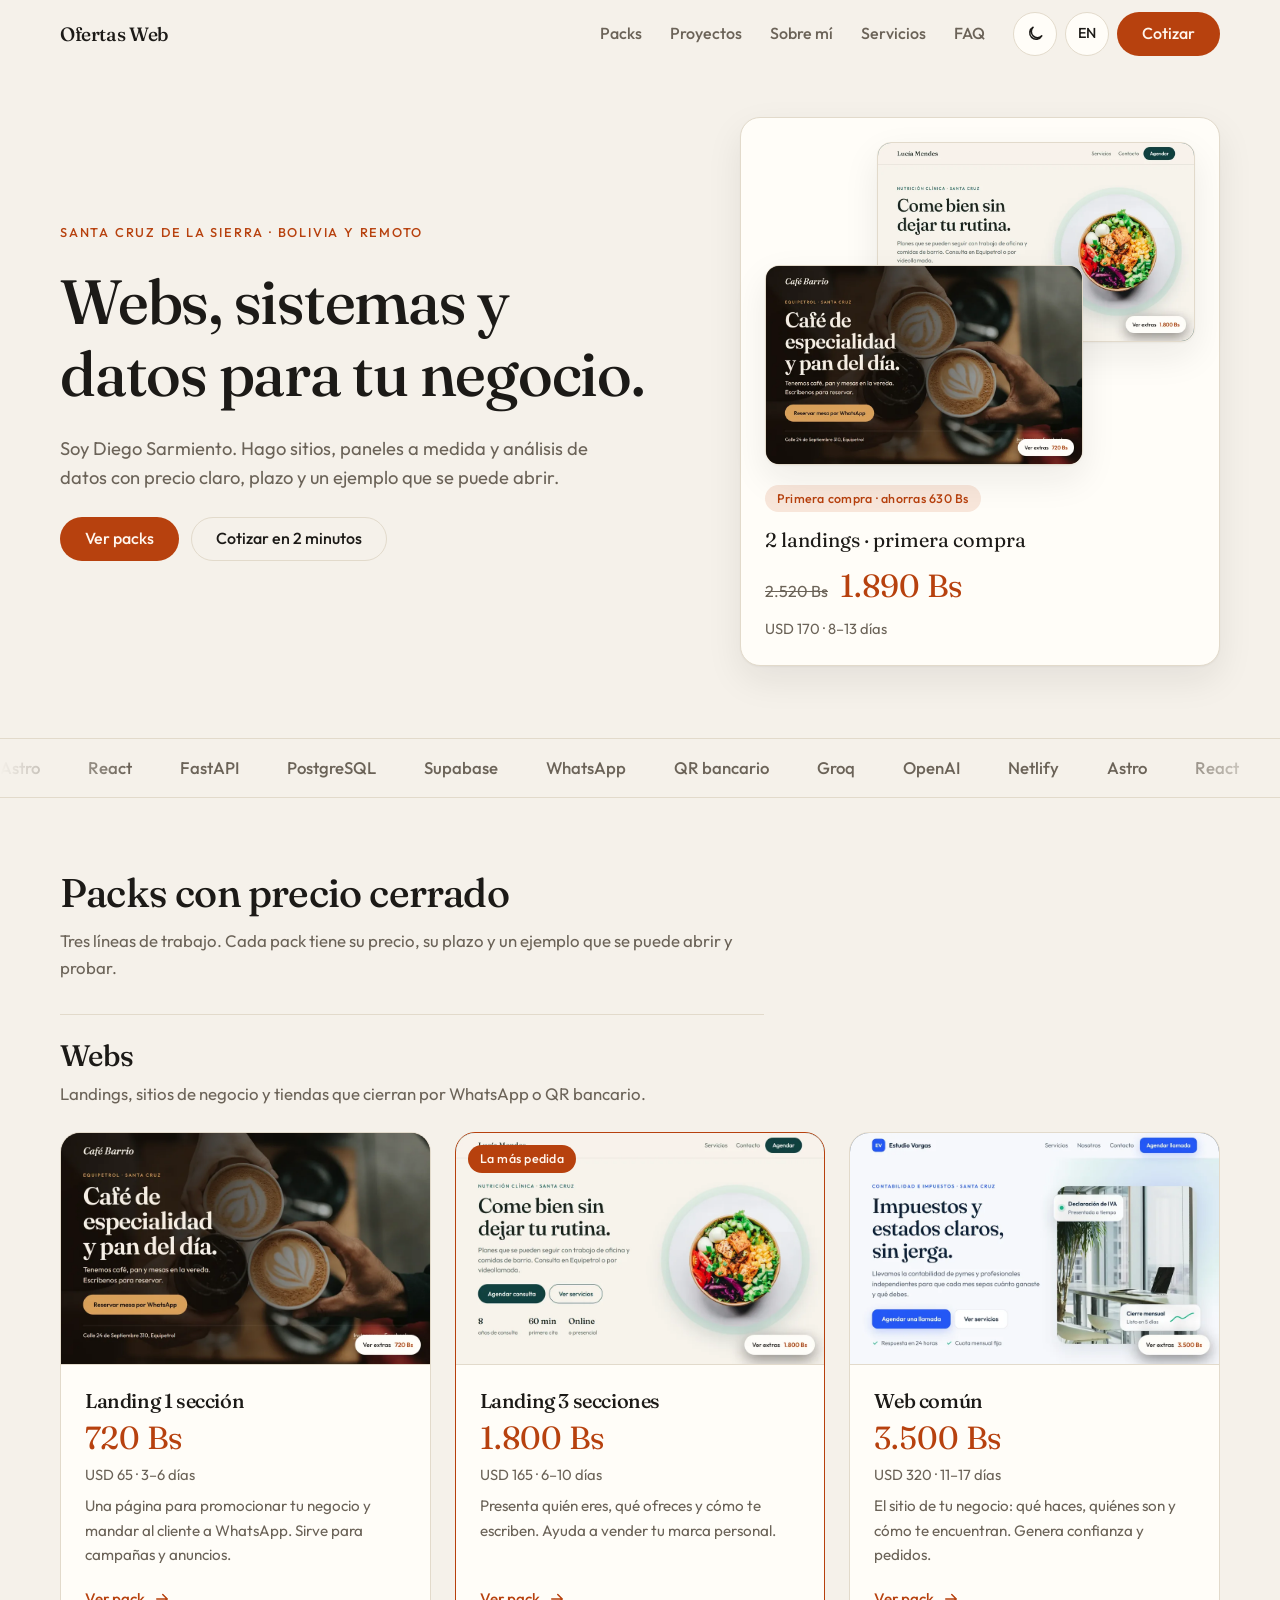
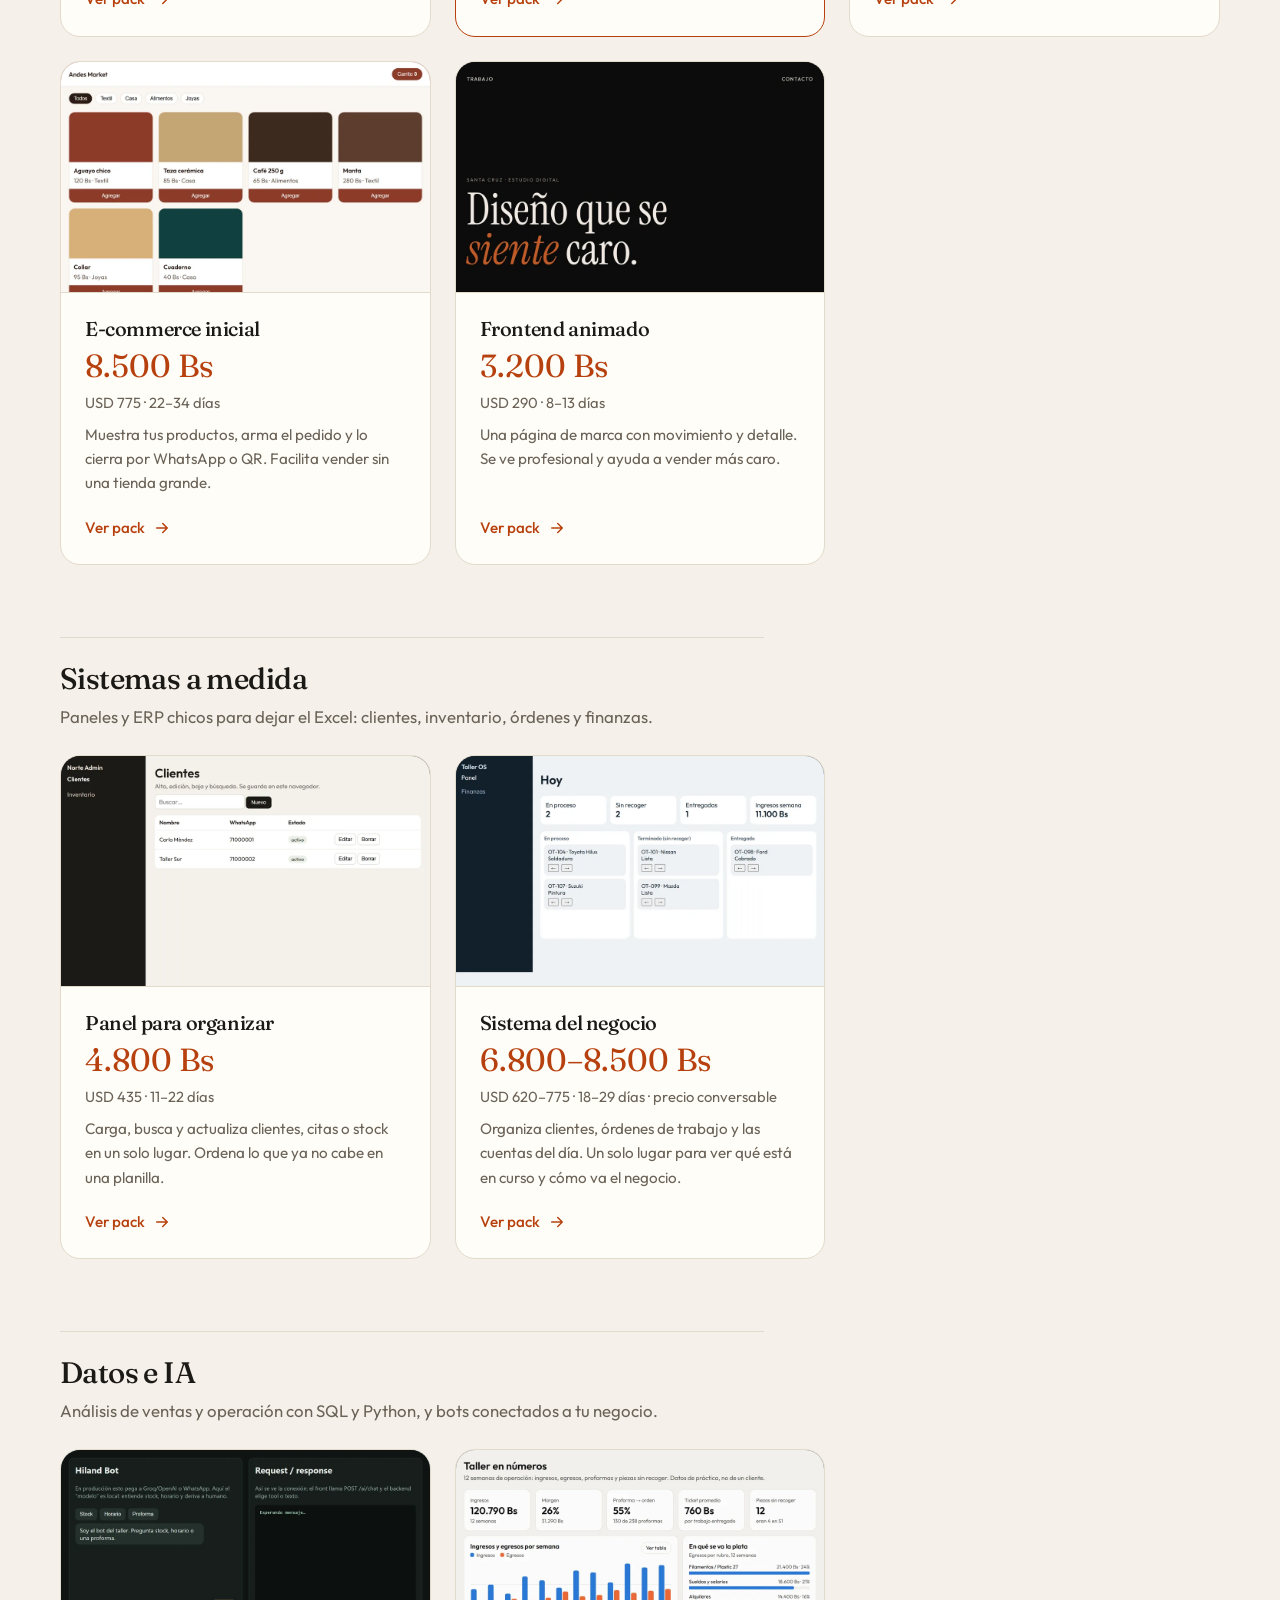
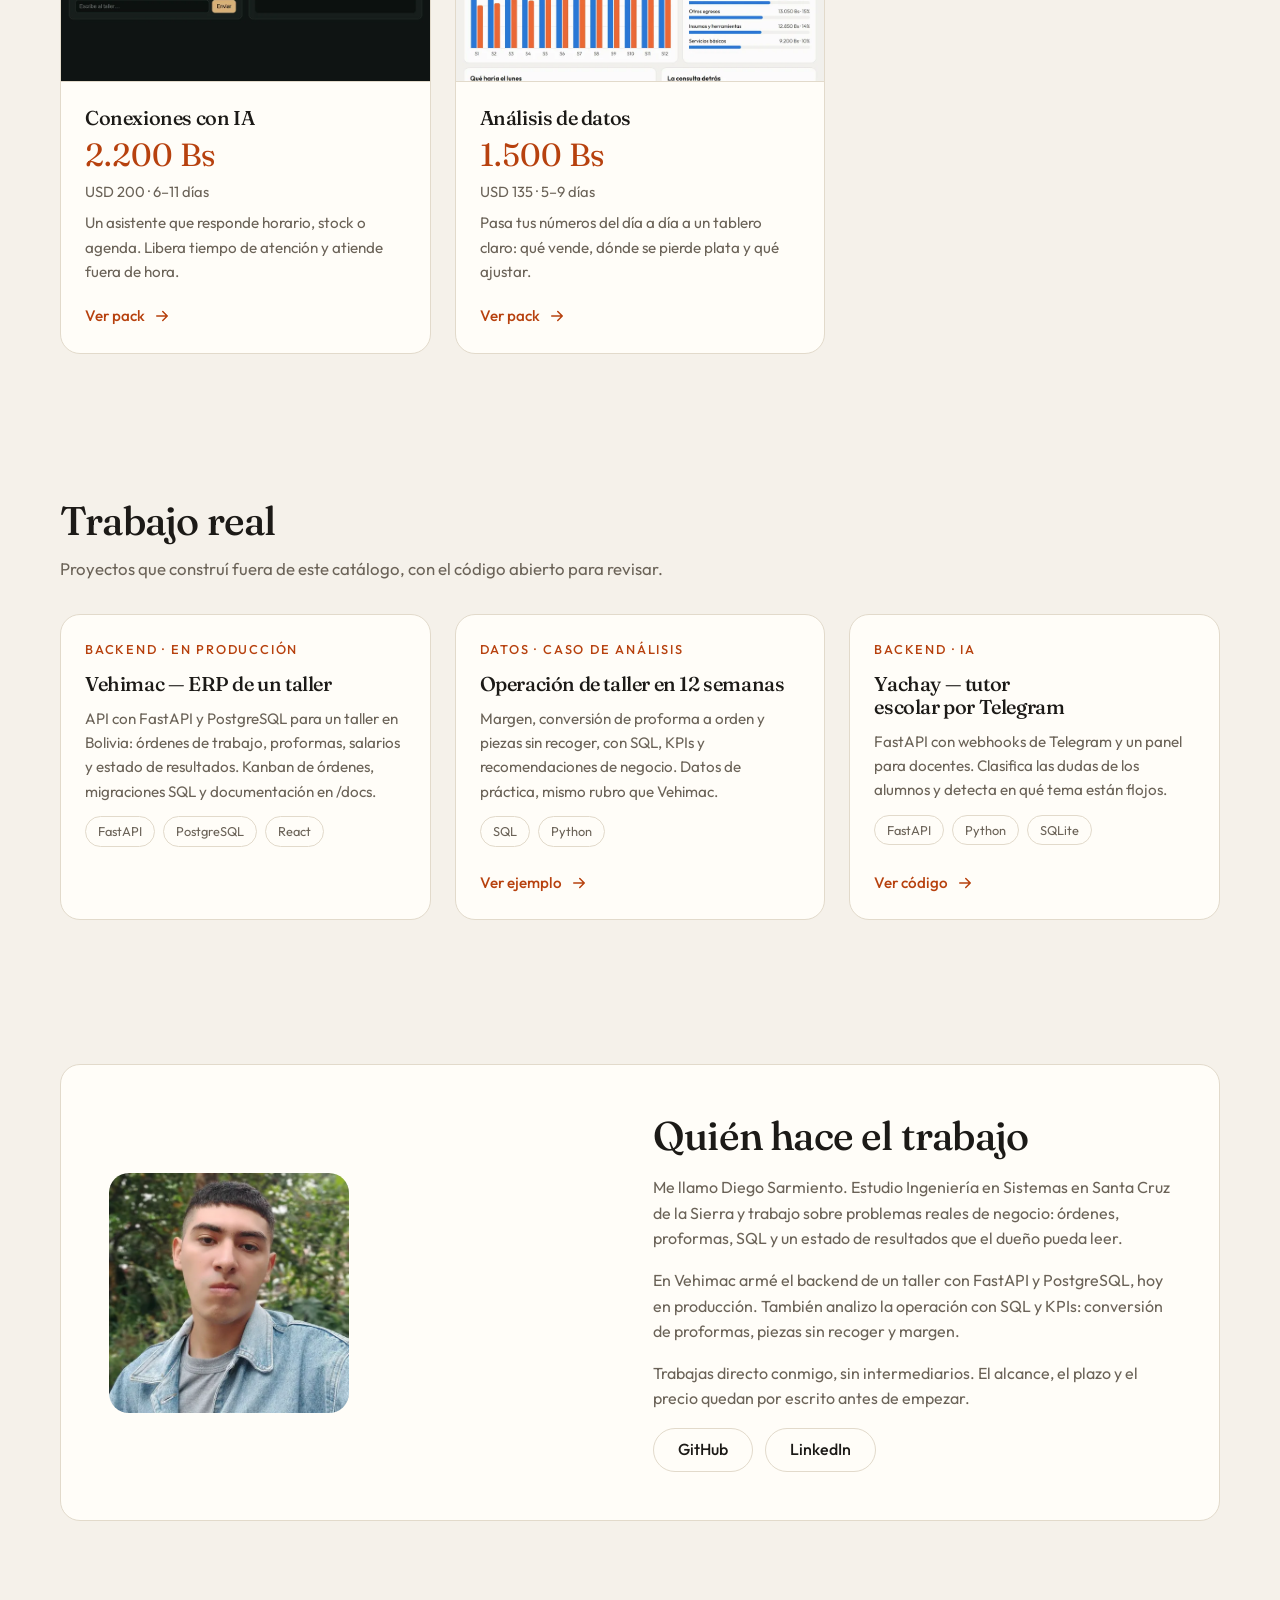
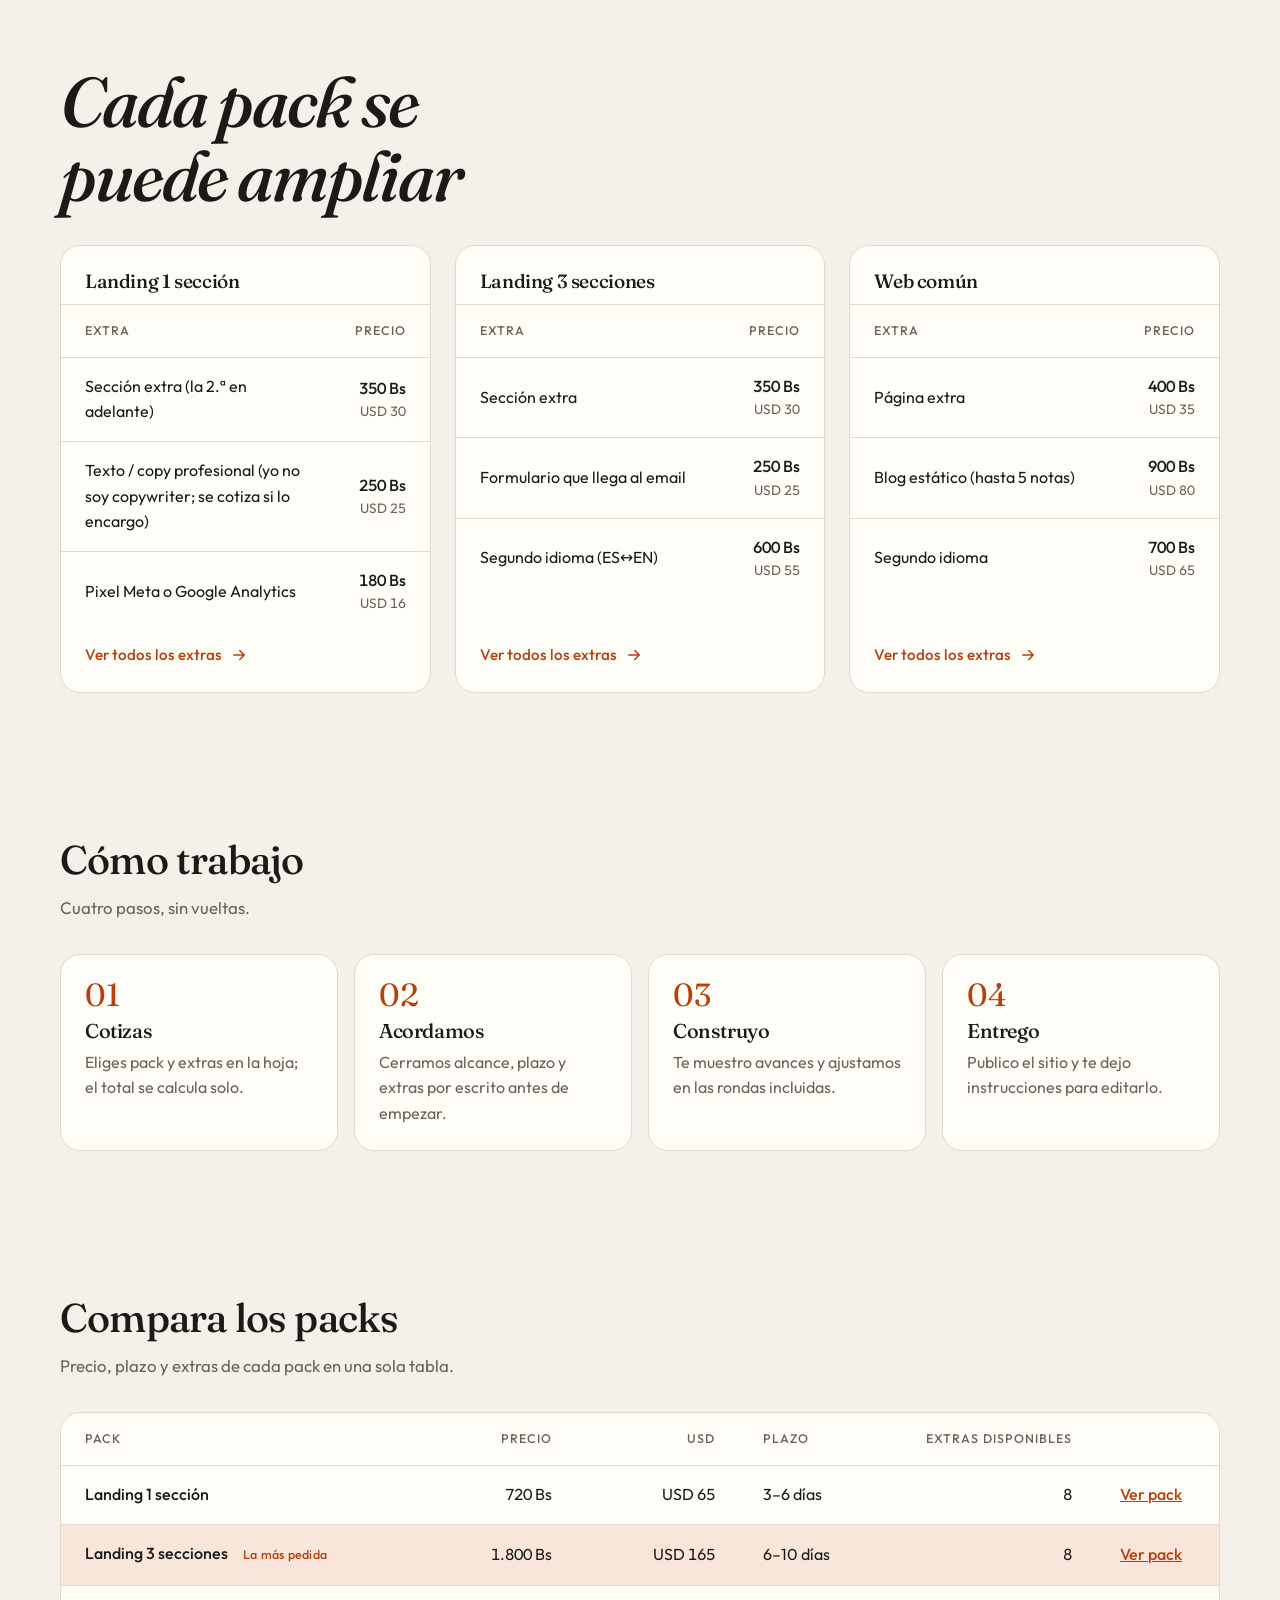
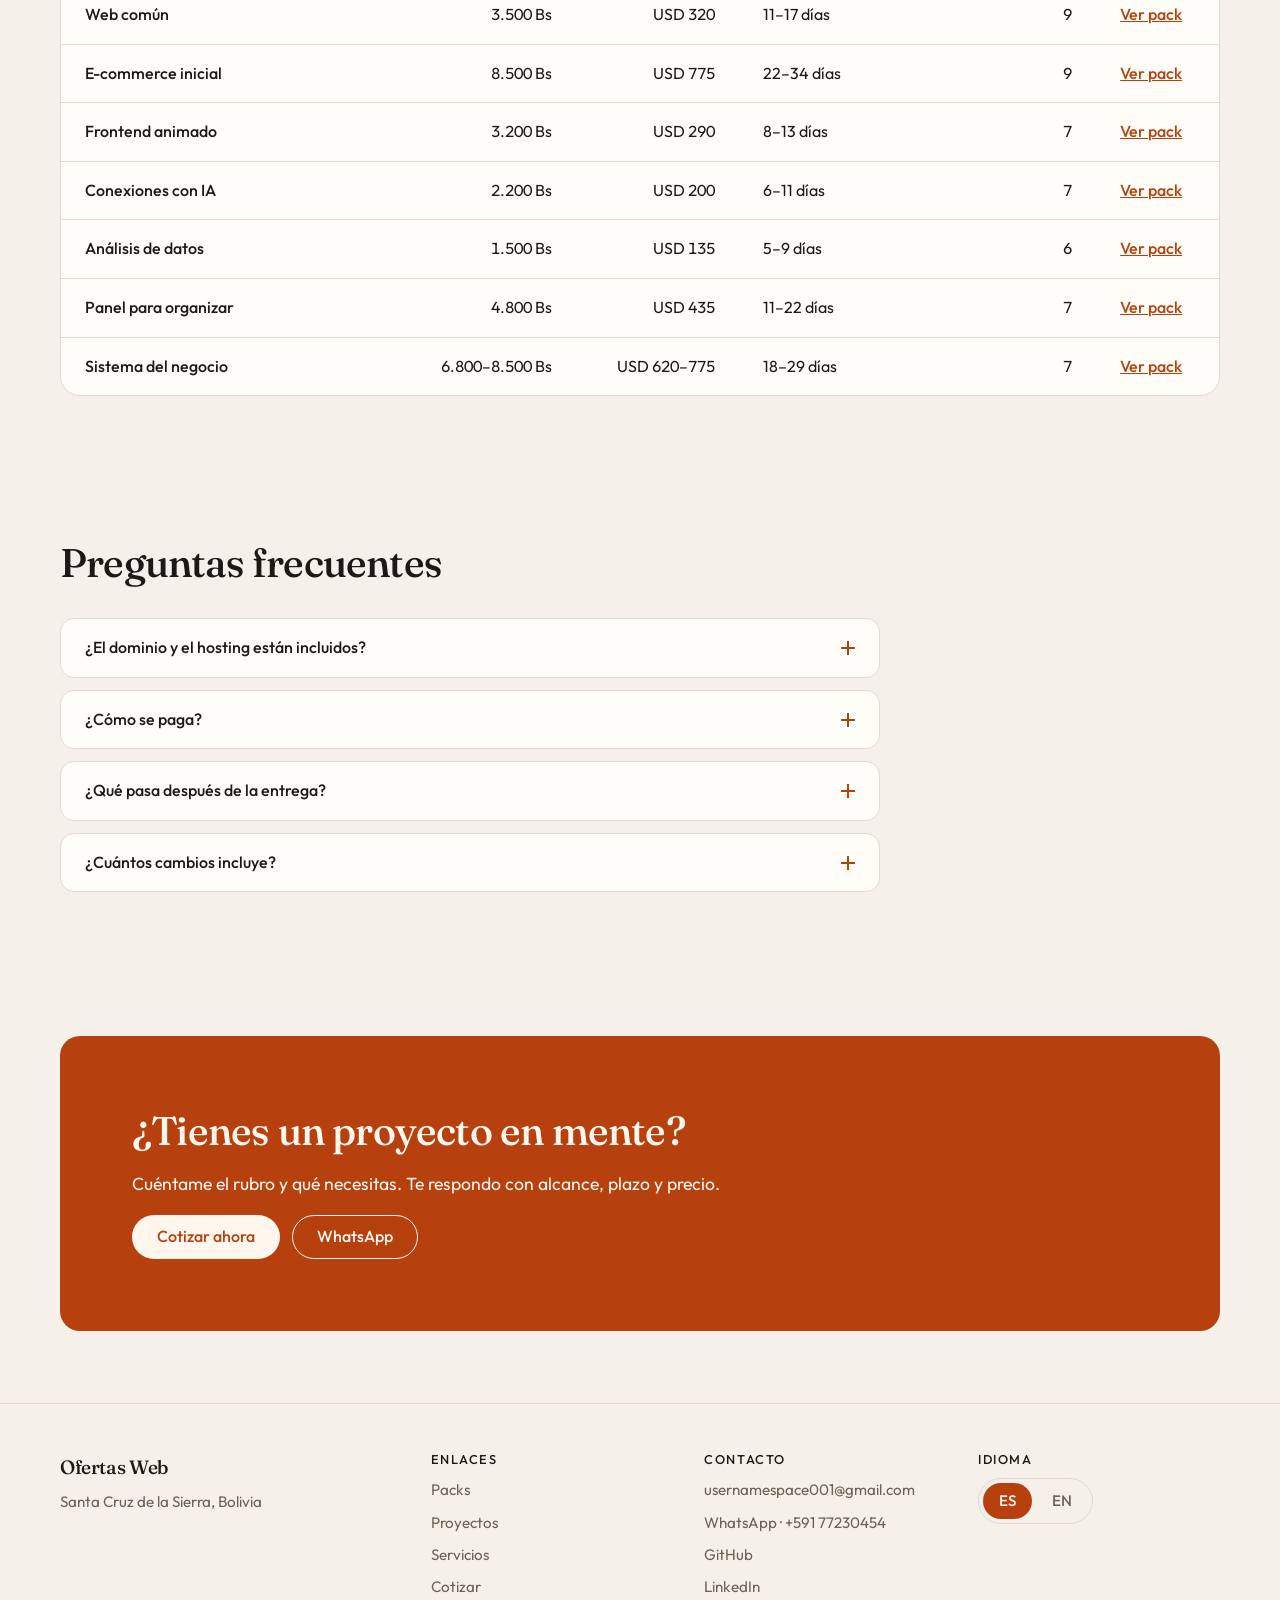
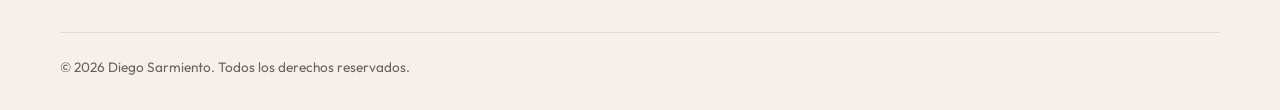
==== commit 5d989536: "Aclara los packs en lenguaje de negocio y baja precio y plazo del ERP." ====
--- a/index.html
+++ b/index.html
@@ -35,7 +35,7 @@
         "image": "https://ofertas-web-diego.netlify.app/assets/img/og.png",
         "description": "Páginas web, sistemas a medida y análisis de datos para negocios.",
         "telephone": "+59177230454",
-        "priceRange": "Bs 720 – Bs 15.000",
+        "priceRange": "Bs 720 – Bs 10.000",
         "address": { "@type": "PostalAddress", "addressLocality": "Santa Cruz de la Sierra", "addressCountry": "BO" },
         "areaServed": ["Bolivia", "Remoto"],
         "founder": { "@type": "Person", "name": "Diego Sarmiento" },
